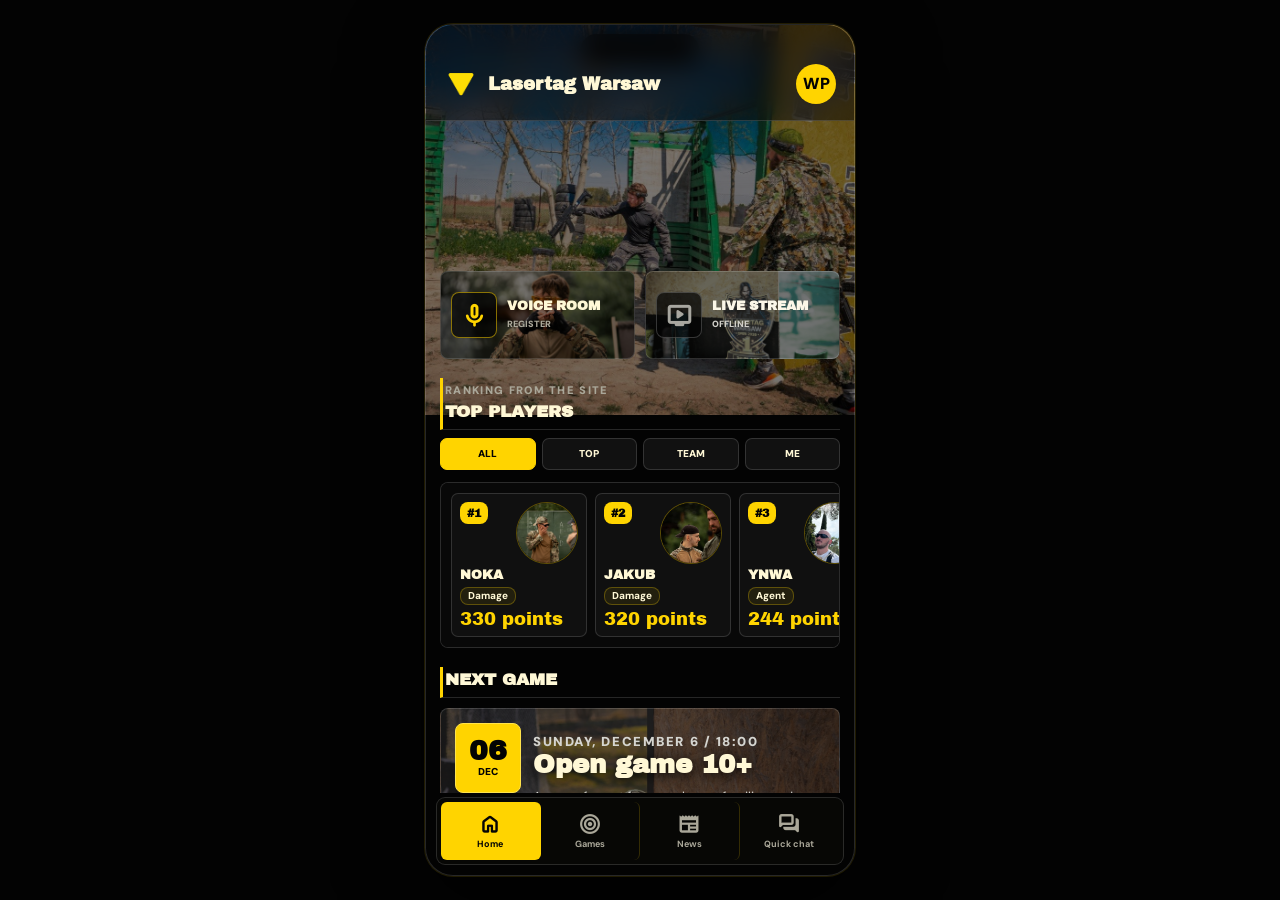
==== ios-app.html @ e3089f33 "Track unread news per player" ====
<!doctype html>
<html lang="en">
  <head>
    <meta charset="UTF-8" />
    <meta name="viewport" content="width=device-width, initial-scale=1, maximum-scale=1, user-scalable=no, viewport-fit=cover" />
    <meta
      name="description"
      content="Lasertag Warszawa — iOS app for games, player ranking, news, chat, teams and points."
    />
    <meta name="theme-color" content="#050505" />
    <meta name="apple-mobile-web-app-capable" content="yes" />
    <meta name="apple-mobile-web-app-status-bar-style" content="black-translucent" />
    <meta name="apple-mobile-web-app-title" content="Lasertag Warszawa" />
    <title>Lasertag Warszawa</title>
    <link rel="manifest" href="manifest.webmanifest" />
    <link rel="icon" type="image/png" sizes="32x32" href="assets/app-icon-32.png" />
    <link rel="apple-touch-icon" sizes="180x180" href="assets/app-icon-180.png" />
    <link rel="preconnect" href="https://fonts.googleapis.com" />
    <link rel="preconnect" href="https://fonts.gstatic.com" crossorigin />
    <link
      href="https://fonts.googleapis.com/css2?family=Archivo+Black&family=DM+Sans:wght@400;500;600;700;800;900&display=swap"
      rel="stylesheet"
    />
    <link rel="stylesheet" href="ios-app.css?v=103" />
  </head>
  <body>
    <main class="ios-shell" aria-label="Lasertag Warszawa">
      <section class="app-screen">
        <header class="app-topbar">
          <div class="brand-mark" aria-label="Lasertag Warsaw">
            <img src="assets/lasertag-warsaw-mark.png" alt="" />
            <strong>Lasertag Warsaw</strong>
          </div>
          <button class="icon-button" type="button" data-open-view="profile" aria-label="Open profile" data-i18n-attr="aria-label:openProfile">
            <span data-avatar-mini>BX</span>
          </button>
        </header>

        <div class="app-scroll">
          <div class="environment-warning" data-env-warning hidden>
            <strong data-i18n="fileModeTitle">Open through local server</strong>
            <span data-i18n="fileModeText">File mode can block site sync.</span>
            <a href="http://localhost:4178/ios-app.html?v=103" data-localhost-link data-i18n="openLocalhost">Open app link</a>
          </div>
          <div class="voice-invite-alert" data-voice-invite-alert hidden></div>

          <section class="app-view active" data-view="home" aria-label="Home" data-i18n-attr="aria-label:home">
            <div class="home-stats-panel" data-home-stats hidden>
              <div class="quick-stats" aria-label="Player stats" data-i18n-attr="aria-label:playerStats">
                <div>
                  <span class="material-symbols-rounded stat-icon" aria-hidden="true">target</span>
                  <strong data-points-total>0</strong>
                  <span class="stat-label" data-i18n="points">points</span>
                </div>
                <div>
                  <span class="material-symbols-rounded stat-icon" aria-hidden="true">flag</span>
                  <strong data-signed-count>0</strong>
                  <span class="stat-label" data-i18n="bookings">bookings</span>
                </div>
                <div>
                  <span class="material-symbols-rounded stat-icon" aria-hidden="true">newspaper</span>
                  <strong data-unread-news-count>0</strong>
                  <span class="stat-label" data-i18n="newsShort">news</span>
                </div>
              </div>
            </div>

            <div class="quick-action-grid">
              <button class="action-card" type="button" data-open-voice-room>
                <span class="material-symbols-rounded home-room-icon" aria-hidden="true">mic</span>
                <b data-i18n="voiceRoom">Voice room</b>
                <em data-home-voice-status>Offline</em>
              </button>
              <button class="action-card locked-action" type="button" data-live-stream data-locked="true">
                <span class="material-symbols-rounded" aria-hidden="true">live_tv</span>
                <b data-i18n="liveStream">LIVE STREAM</b>
                <em data-i18n="offline">Offline</em>
              </button>
            </div>

            <div class="home-team-card" data-home-team></div>

            <div class="section-title compact-title">
              <div>
                <span data-i18n="rankingFromSite">Ranking from the site</span>
                <h2 data-i18n="topPlayers">Top players</h2>
              </div>
            </div>
            <div class="ranking-filters" data-ranking-filters>
              <button class="active" type="button" data-ranking-filter="all" data-i18n="rankingFilterAll">All</button>
              <button type="button" data-ranking-filter="top" data-i18n="rankingFilterTop">Top</button>
              <button type="button" data-ranking-filter="team" data-i18n="rankingFilterTeam">Team</button>
              <button type="button" data-ranking-filter="me" data-i18n="rankingFilterMe">Me</button>
            </div>
            <div class="ranking-strip" data-ranking-list></div>

            <div class="section-title compact-title">
              <div>
                <h2 data-i18n="nextGame">Next game</h2>
              </div>
            </div>
            <div class="featured-game" data-featured-game></div>
          </section>

          <section class="app-view" data-view="games" aria-label="Games" data-i18n-attr="aria-label:games">
            <div class="page-heading">
              <p class="overline">Open games</p>
              <h1 data-i18n="gamesTitle">Book a game</h1>
              <p data-i18n="gamesLead">Choose a date, check free spots and add yourself to the roster in one tap.</p>
            </div>

            <div class="game-list" data-game-list></div>
          </section>

          <section class="app-view" data-view="news" aria-label="News" data-i18n-attr="aria-label:news">
            <div class="page-heading">
              <p class="overline">Club news</p>
              <h1 data-i18n="newsTitle">Lasertag Warsaw news</h1>
              <p data-i18n="newsLead">News from the website appears here automatically. You can also add a short club update.</p>
            </div>

            <div class="news-proposal-panel">
              <div class="section-title compact-title first-section">
                <div>
                  <span data-i18n="playerNews">Player news</span>
                  <h2 data-i18n="newsProposalTitle">Share club news</h2>
                </div>
                <button class="text-button" type="button" data-toggle-news-proposal data-i18n="suggestNews">Suggest news</button>
              </div>
              <form class="news-form news-proposal-form" data-news-form hidden>
                <label>
                  <span data-i18n="newsHeadline">Headline</span>
                  <input name="title" type="text" maxlength="80" placeholder="Wednesday Counter-Strike game" data-i18n-attr="placeholder:newsTitlePlaceholder" required />
                </label>
                <label>
                  <span data-i18n="newsBody">News text</span>
                  <textarea name="body" rows="6" maxlength="3000" placeholder="Time, format, who it is for, and where to ask questions." data-i18n-attr="placeholder:newsBodyPlaceholder" required></textarea>
                </label>
                <label class="news-media-picker">
                  <span data-i18n="newsMedia">Photo or short video</span>
                  <input
                    name="media"
                    type="file"
                    accept=".jpg,.jpeg,.png,.webp,.mp4,.mov,.webm,image/jpeg,image/png,image/webp,video/mp4,video/quicktime,video/webm"
                    data-news-media-input
                  />
                </label>
                <p class="news-media-hint" data-i18n="newsMediaHint">JPG, PNG, WebP or MP4, MOV, WebM up to 15 seconds.</p>
                <div class="news-media-preview" data-news-media-preview hidden></div>
                <button class="primary-button" type="submit" data-i18n="suggestNews">Suggest news</button>
              </form>
            </div>

            <div class="section-title compact-title first-section">
              <div>
                <span data-i18n="clubFeed">Club feed</span>
                <h2 data-i18n="freshNews">Fresh news</h2>
              </div>
            </div>
            <div class="news-feed" data-news-feed></div>
          </section>

          <section class="app-view article-view" data-view="article" aria-label="Article" data-i18n-attr="aria-label:article">
            <button class="text-button back-button" type="button" data-back-from-article data-i18n="back">Back</button>
            <article class="article-reader" data-article-reader></article>
          </section>

          <section class="app-view chat-view" data-view="chat" aria-label="Player chat" data-i18n-attr="aria-label:playerChat">
            <div class="page-heading">
              <p class="overline" data-i18n="playerChat">Player chat</p>
              <h1 data-i18n="quickChat">Quick chat</h1>
              <p data-i18n="chatLead">Messages and photos from registered BAZA players.</p>
            </div>
            <div class="chat-panel chat-page-panel">
              <div class="chat-feed" data-chat-feed></div>
              <div class="chat-photo-preview" data-chat-photo-preview hidden>
                <img data-chat-photo-preview-image alt="Selected chat photo" />
                <button type="button" data-remove-chat-photo aria-label="Remove photo" data-i18n-attr="aria-label:removePhoto">
                  <span class="material-symbols-rounded" aria-hidden="true">close</span>
                </button>
              </div>
              <form class="chat-compose" data-chat-form>
                <label class="chat-photo-button" aria-label="Add photo" data-i18n-attr="aria-label:addPhoto">
                  <input data-chat-photo-input type="file" accept="image/*" />
                  <span class="material-symbols-rounded" aria-hidden="true">add_photo_alternate</span>
                </label>
                <input name="message" type="text" maxlength="120" placeholder="Write to players" data-i18n-attr="placeholder:chatPlaceholder" />
                <button type="submit" aria-label="Send message" data-i18n-attr="aria-label:sendMessage">
                  <span class="material-symbols-rounded" aria-hidden="true">send</span>
                </button>
              </form>
            </div>
          </section>

          <section class="app-view voice-view" data-view="voice" aria-label="Voice room" data-i18n-attr="aria-label:voiceRoom">
            <button class="text-button back-button" type="button" data-voice-back data-i18n="back">Back</button>
            <div class="page-heading voice-heading">
              <p class="overline" data-i18n="liveAudio">Live audio</p>
              <h1 data-i18n="voiceRoom">Voice room</h1>
              <p data-i18n="voiceLead">Create a room, invite up to 5 players and talk with low-latency audio.</p>
            </div>
            <div class="voice-room-panel" data-voice-room></div>
            <div class="voice-audio-stage" data-voice-audio></div>
          </section>

          <section class="app-view" data-view="profile" aria-label="Profile" data-i18n-attr="aria-label:profile">
            <div class="profile-hero">
              <label class="avatar-picker" aria-label="Change avatar" data-i18n-attr="aria-label:changeAvatar">
                <input data-avatar-input type="file" accept="image/*" />
                <span class="avatar-image" data-avatar-large>BX</span>
                <b data-i18n="change">Change</b>
              </label>
              <div>
                <p class="overline" data-i18n="profilePanel">Player panel</p>
                <h1 data-profile-name>Warsaw player</h1>
                <span data-profile-level>Rookie</span>
                <div class="profile-actions">
                  <button class="profile-login-button" type="button" data-profile-login-action data-i18n="loginProfile">Login</button>
                  <button class="profile-register-button" type="button" data-profile-register-action data-i18n="registerProfile">Register</button>
                </div>
              </div>
            </div>

            <form class="profile-form" data-profile-form>
              <label>
                <span data-i18n="nickname">Player nickname</span>
                <input name="nickname" type="text" maxlength="24" placeholder="NOKA / SVED / ..." required />
              </label>
              <label>
                <span data-i18n="contact">Phone or Telegram</span>
                <input name="contact" type="text" maxlength="48" placeholder="+48 ... / @username" required />
              </label>
              <label>
                <span data-i18n="password">Password</span>
                <input name="password" type="password" minlength="2" maxlength="32" autocomplete="new-password" placeholder="A1" required />
                <em data-i18n="passwordHint">Min. 2 letters/numbers and one uppercase letter.</em>
              </label>
              <button class="primary-button" type="submit" data-i18n="saveProfile">Save profile</button>
            </form>
            <form class="login-form" data-login-form hidden>
              <label>
                <span data-i18n="nickname">Player nickname</span>
                <input name="loginNickname" type="text" maxlength="24" autocomplete="username" required />
              </label>
              <label>
                <span data-i18n="password">Password</span>
                <input name="loginPassword" type="password" maxlength="32" autocomplete="current-password" required />
              </label>
              <button class="primary-button" type="submit" data-i18n="loginProfile">Login</button>
            </form>
            <div class="welcome-message" data-welcome-message hidden data-i18n="welcomeGame">Добро пожаловать в игру!</div>

            <div class="panel-grid">
              <article class="panel-tile">
                <span data-i18n="points">points</span>
                <strong data-points-total>0</strong>
              </article>
              <article class="panel-tile">
                <span data-i18n="games">games</span>
                <strong data-signed-count>0</strong>
              </article>
              <article class="panel-tile">
                <span data-i18n="newsShort">news</span>
                <strong data-news-count>0</strong>
              </article>
              <article class="panel-tile">
                <span data-i18n="rank">rank</span>
                <strong data-rank-label>Rookie</strong>
              </article>
            </div>

            <div class="profile-sync-card" data-profile-sync></div>

            <div data-points-transfer></div>

            <div class="team-panel" data-team-panel>
              <details class="profile-disclosure" data-profile-disclosure="team">
                <summary>
                  <span class="material-symbols-rounded" aria-hidden="true">groups</span>
                  <span><small data-i18n="captainTools">Captain tools</small><strong data-i18n="createTeam">Create a team</strong></span>
                  <span class="material-symbols-rounded disclosure-chevron" aria-hidden="true">expand_more</span>
                </summary>
                <div class="profile-disclosure-body">
                  <form class="team-form" data-team-form>
                    <label>
                      <span data-i18n="teamName">Team name</span>
                      <input name="teamName" type="text" maxlength="32" placeholder="Warsaw Alpha" required />
                    </label>
                    <div>
                      <span class="form-label" data-i18n="choosePlayers">Choose registered players</span>
                      <div class="player-picker" data-player-picker></div>
                    </div>
                    <button class="primary-button" type="submit" data-i18n="sendInvites">Send team invitations</button>
                  </form>
                  <div class="team-status" data-team-status></div>
                </div>
              </details>
            </div>

            <div data-notification-list hidden></div>

            <details class="profile-disclosure" data-profile-disclosure="achievements">
              <summary>
                <span class="material-symbols-rounded" aria-hidden="true">military_tech</span>
                <span><small data-i18n="personalProgress">Progress</small><strong data-i18n="achievements">Achievements</strong></span>
                <span class="material-symbols-rounded disclosure-chevron" aria-hidden="true">expand_more</span>
              </summary>
              <div class="profile-disclosure-body">
                <div class="achievement-grid" data-achievements></div>
              </div>
            </details>

            <details class="profile-disclosure" data-profile-disclosure="security">
              <summary>
                <span class="material-symbols-rounded" aria-hidden="true">shield_lock</span>
                <span><small data-i18n="accountAccess">Account</small><strong data-i18n="securitySettings">Security</strong></span>
                <span class="material-symbols-rounded disclosure-chevron" aria-hidden="true">expand_more</span>
              </summary>
              <div class="profile-disclosure-body">
                <form class="password-change-form" data-password-change-form hidden>
                  <label>
                    <span data-i18n="currentPassword">Current password</span>
                    <input name="currentPassword" type="password" maxlength="32" autocomplete="current-password" required />
                  </label>
                  <label>
                    <span data-i18n="newPassword">New password</span>
                    <input name="newPassword" type="password" minlength="2" maxlength="32" autocomplete="new-password" placeholder="A1" required />
                    <em data-i18n="passwordHint">Min. 2 letters/numbers and one uppercase letter.</em>
                  </label>
                  <button class="primary-button" type="submit" data-i18n="changePassword">Change password</button>
                </form>
              </div>
            </details>

            <details class="profile-disclosure" data-profile-disclosure="settings">
              <summary>
                <span class="material-symbols-rounded" aria-hidden="true">settings</span>
                <span><small data-i18n="language">Language</small><strong data-i18n="appSettings">Settings</strong></span>
                <span class="material-symbols-rounded disclosure-chevron" aria-hidden="true">expand_more</span>
              </summary>
              <div class="profile-disclosure-body">
                <div class="profile-language-panel">
                  <label>
                    <span data-i18n="language">Language</span>
                    <select name="language" data-language-select>
                      <option value="en">English</option>
                      <option value="pl">Polski</option>
                      <option value="be">Беларуская</option>
                      <option value="uk">Українська</option>
                      <option value="ru">Русский</option>
                    </select>
                  </label>
                </div>
              </div>
            </details>

            <button class="hard-reset-button" type="button" data-hard-reset data-i18n="hardReset">Hard reset</button>

            <div class="admin-panel" data-admin-panel hidden></div>
          </section>
        </div>

        <nav class="tab-bar" aria-label="App navigation" data-i18n-attr="aria-label:appNavigation">
          <button class="active" type="button" data-tab="home" aria-label="Home" data-i18n-attr="aria-label:home">
            <span class="material-symbols-rounded">home</span>
            <b data-i18n="home">Home</b>
          </button>
          <button type="button" data-tab="games" aria-label="Games" data-i18n-attr="aria-label:games">
            <span class="material-symbols-rounded">target</span>
            <b data-i18n="games">Games</b>
          </button>
          <button type="button" data-tab="news" aria-label="News" data-i18n-attr="aria-label:news">
            <span class="material-symbols-rounded">newspaper</span>
            <b data-i18n="news">News</b>
          </button>
          <button type="button" data-tab="chat" aria-label="Player chat" data-i18n-attr="aria-label:playerChat">
            <span class="material-symbols-rounded">forum</span>
            <b data-i18n="quickChat">Chat</b>
          </button>
        </nav>
      </section>
    </main>

    <div class="app-toast" data-toast role="status" aria-live="polite"></div>
    <script src="vendor/livekit-client.umd.js?v=103"></script>
    <script src="ios-app.js?v=103"></script>
  </body>
</html>
---- ios-app.css ----
:root {
  --ink: #050505;
  --paper: #fff8d6;
  --acid: #ffd400;
  --amber: #ff9f1a;
  --mint: #9eff6e;
  --cyan: #7ee9ff;
  --panel: rgba(17, 17, 14, 0.88);
  --panel-solid: #141410;
  --panel-soft: #1e1d17;
  --line: rgba(255, 255, 255, 0.14);
  --muted: #a8aa9f;
  --display: "Archivo Black", sans-serif;
  --body: "DM Sans", sans-serif;
}

* {
  box-sizing: border-box;
  -webkit-user-drag: none;
}

button,
a,
label,
.action-card,
.avatar-picker,
.tab-bar button {
  -webkit-tap-highlight-color: transparent;
  -webkit-touch-callout: none;
  -webkit-user-select: none;
  user-select: none;
  touch-action: manipulation;
}

img,
svg,
.brand-mark,
.tab-bar span,
.home-room-icon {
  -webkit-user-drag: none;
  user-drag: none;
  user-select: none;
}

html {
  min-height: 100%;
  background: var(--ink);
}

body {
  min-height: 100%;
  margin: 0;
  color: var(--paper);
  background:
    linear-gradient(120deg, rgba(255, 212, 0, 0.1), transparent 32%),
    linear-gradient(220deg, rgba(126, 233, 255, 0.08), transparent 38%),
    var(--ink);
  font-family: var(--body);
  -webkit-font-smoothing: antialiased;
  -webkit-touch-callout: none;
  -webkit-user-select: none;
  user-select: none;
  overscroll-behavior: none;
}

button,
input,
select,
textarea {
  font: inherit;
}

input,
select,
textarea {
  -webkit-user-select: text;
  user-select: text;
  font-size: 16px;
}

button {
  cursor: pointer;
}

a {
  color: inherit;
  text-decoration: none;
}

.ios-shell {
  min-height: 100vh;
  min-height: 100svh;
  display: grid;
  place-items: center;
  padding: 24px;
}

.app-screen {
  position: relative;
  width: min(100%, 430px);
  height: min(920px, calc(100vh - 48px));
  min-height: 720px;
  overflow: hidden;
  border: 1px solid rgba(255, 255, 255, 0.18);
  border-radius: 42px;
  background:
    linear-gradient(180deg, rgba(5, 5, 5, 0.16), rgba(5, 5, 5, 0.94) 34%),
    url("assets/baza-hero.jpg") center top / 120% auto no-repeat,
    var(--ink);
  box-shadow: 0 34px 90px rgba(0, 0, 0, 0.58);
}

.app-screen::before {
  content: "";
  position: absolute;
  z-index: 4;
  top: 9px;
  left: 50%;
  width: 118px;
  height: 30px;
  border-radius: 999px;
  background: #050505;
  transform: translateX(-50%);
}

.app-topbar {
  position: absolute;
  z-index: 5;
  top: 0;
  left: 0;
  right: 0;
  height: 82px;
  padding: 34px 18px 10px;
  display: flex;
  align-items: center;
  justify-content: flex-end;
}

.brand-mark {
  display: inline-flex;
  align-items: center;
  gap: 9px;
  font-family: var(--display);
  font-size: 20px;
  letter-spacing: 0;
}

.brand-mark svg {
  width: 32px;
  height: 32px;
}

.brand-mark path:first-child {
  fill: var(--acid);
}

.brand-mark path:last-child {
  fill: var(--ink);
}

.icon-button {
  width: 42px;
  height: 42px;
  display: grid;
  place-items: center;
  overflow: hidden;
  border: 1px solid var(--line);
  border-radius: 50%;
  color: var(--ink);
  background: var(--acid);
  font-weight: 900;
}

.icon-button img,
.avatar-image img {
  width: 100%;
  height: 100%;
  object-fit: cover;
}

.app-scroll {
  position: absolute;
  inset: 82px 0 78px;
  overflow-y: auto;
  overscroll-behavior: contain;
  scrollbar-width: none;
}

.app-scroll::-webkit-scrollbar {
  display: none;
}

.app-view {
  display: none;
  padding: 8px 16px 24px;
}

.app-view.active {
  display: block;
}

.environment-warning {
  margin: 8px 16px 12px;
  padding: 12px;
  display: grid;
  gap: 6px;
  border: 1px solid rgba(255, 159, 26, 0.42);
  border-radius: 14px;
  background: rgba(255, 159, 26, 0.12);
}

.environment-warning[hidden] {
  display: none;
}

.environment-warning strong,
.environment-warning a {
  color: var(--acid);
  font-weight: 900;
}

.environment-warning span {
  color: #e7dcc6;
  font-size: 12px;
}

.environment-warning a {
  width: fit-content;
  font-size: 11px;
  text-transform: uppercase;
}

.hero-card {
  min-height: 335px;
  padding: 24px 18px 18px;
  display: flex;
  flex-direction: column;
  justify-content: space-between;
  overflow: hidden;
  border: 1px solid var(--line);
  border-radius: 26px;
  background:
    linear-gradient(180deg, rgba(5, 5, 5, 0.2), rgba(5, 5, 5, 0.9)),
    url("assets/laser-arena-hero.png") center / cover no-repeat;
}

.overline,
.section-title span,
.panel-tile span,
.game-meta,
.news-card time,
.activity-list span,
.game-history-list span {
  color: var(--muted);
  font-size: 11px;
  font-weight: 900;
  letter-spacing: 0.1em;
  text-transform: uppercase;
}

.hero-card h1,
.page-heading h1,
.profile-hero h1 {
  margin: 0;
  font-family: var(--display);
  letter-spacing: 0;
}

.hero-card h1 {
  max-width: 320px;
  font-family: var(--body);
  font-size: 31px;
  font-weight: 900;
  line-height: 1.04;
}

.hero-card p,
.page-heading p {
  margin: 14px 0 0;
  color: #d7d4c2;
  font-size: 14px;
  line-height: 1.55;
}

.home-stats-panel {
  padding: 4px 0 2px;
}

.home-stats-panel[hidden] {
  display: none;
}

.first-section {
  margin-top: 14px;
}

.quick-action-grid {
  display: grid;
  grid-template-columns: repeat(2, minmax(0, 1fr));
  gap: 10px;
}

.action-card {
  min-height: 86px;
  padding: 12px;
  display: grid;
  grid-template-columns: 34px 1fr;
  grid-template-rows: auto auto;
  align-items: center;
  gap: 5px 10px;
  border: 1px solid rgba(255, 255, 255, 0.14);
  border-radius: 18px;
  color: var(--paper);
  background: rgba(255, 255, 255, 0.08);
  text-align: left;
}

.action-card.main-action {
  border-color: rgba(255, 212, 0, 0.5);
  background: linear-gradient(135deg, rgba(255, 212, 0, 0.22), rgba(126, 233, 255, 0.08));
}

.action-card > span {
  grid-row: 1 / span 2;
  width: 34px;
  height: 34px;
  display: grid;
  place-items: center;
  border-radius: 50%;
  color: var(--ink);
  background: var(--acid);
  font-size: 18px;
  font-weight: 950;
}

.action-card b {
  align-self: end;
  font-size: 13px;
  line-height: 1.05;
}

.action-card em {
  align-self: start;
  color: var(--muted);
  font-size: 10px;
  font-style: normal;
  font-weight: 900;
  text-transform: uppercase;
}

.home-room-button {
  width: 100%;
  min-height: 50px;
  margin: 0 0 10px;
  padding: 8px 12px;
  display: grid;
  grid-template-columns: 34px 1fr auto;
  align-items: center;
  gap: 10px;
  border: 1px solid rgba(255, 212, 0, 0.34);
  border-radius: 18px;
  color: var(--paper);
  background:
    linear-gradient(90deg, rgba(255, 212, 0, 0.18), rgba(126, 233, 255, 0.08)),
    rgba(255, 255, 255, 0.07);
}

.home-room-icon {
  width: 34px;
  height: 34px;
  display: grid;
  place-items: center;
  border-radius: 50%;
  color: var(--ink);
  background: var(--acid);
}

.home-room-icon svg {
  width: 19px;
  height: 19px;
  fill: none;
  stroke: currentColor;
  stroke-linecap: round;
  stroke-linejoin: round;
  stroke-width: 2;
}

.home-room-button b {
  justify-self: start;
  font-size: 13px;
  font-weight: 950;
}

.home-room-button em {
  color: var(--muted);
  font-size: 10px;
  font-style: normal;
  font-weight: 900;
  text-transform: uppercase;
}

.voice-invite-alert {
  margin: 0 0 12px;
  padding: 12px;
  display: grid;
  grid-template-columns: 1fr auto;
  align-items: center;
  gap: 10px;
  border: 1px solid rgba(255, 212, 0, 0.4);
  border-radius: 16px;
  background:
    linear-gradient(90deg, rgba(255, 212, 0, 0.2), rgba(126, 233, 255, 0.08)),
    rgba(255, 255, 255, 0.08);
}

.voice-invite-alert[hidden] {
  display: none;
}

.voice-invite-alert b {
  display: block;
  color: var(--paper);
  font-size: 13px;
}

.voice-invite-alert span {
  display: block;
  margin-top: 3px;
  color: var(--muted);
  font-size: 11px;
  font-weight: 900;
}

.voice-invite-alert .primary-button {
  width: auto;
  min-height: 38px;
  padding: 0 12px;
}

.home-team-card {
  margin-top: 10px;
  padding: 13px;
  display: grid;
  grid-template-columns: 1fr auto;
  gap: 8px 12px;
  align-items: center;
  border: 1px solid rgba(126, 233, 255, 0.3);
  border-radius: 18px;
  background: rgba(126, 233, 255, 0.09);
}

.home-team-card[hidden] {
  display: none;
}

.home-team-card span,
.sync-panel span,
.profile-sync-card span {
  color: var(--muted);
  font-size: 10px;
  font-weight: 900;
  text-transform: uppercase;
}

.home-team-card strong,
.sync-panel strong,
.profile-sync-card strong {
  display: block;
  color: var(--paper);
  font-family: var(--display);
  font-size: 16px;
  line-height: 1;
}

.home-team-card p {
  grid-column: 1 / -1;
  margin: 0;
  color: #d7d4c2;
  font-size: 12px;
}

.quick-stats {
  display: grid;
  grid-template-columns: repeat(3, 1fr);
  gap: 8px;
}

.quick-stats div,
.panel-tile {
  padding: 14px;
  border: 1px solid rgba(255, 255, 255, 0.12);
  border-radius: 18px;
  background: rgba(255, 255, 255, 0.08);
}

.quick-stats div {
  display: grid;
  justify-items: center;
  gap: 5px;
  text-align: center;
}

.quick-stats .stat-icon {
  color: var(--acid);
  font-size: 22px;
  line-height: 1;
}

.quick-stats strong,
.panel-tile strong {
  display: block;
  color: var(--acid);
  font-family: var(--display);
  font-size: 28px;
  line-height: 1;
}

.quick-stats span {
  color: #d9d5bf;
  font-size: 11px;
  font-weight: 800;
  text-transform: uppercase;
}

.section-title {
  margin: 24px 0 12px;
  display: flex;
  align-items: end;
  justify-content: space-between;
  gap: 14px;
}

.section-title h2 {
  margin: 4px 0 0;
  font-size: 19px;
  line-height: 1.05;
}

.text-button {
  min-height: 34px;
  padding: 0 12px;
  border: 1px solid rgba(255, 212, 0, 0.44);
  border-radius: 999px;
  color: var(--acid);
  background: rgba(255, 212, 0, 0.08);
  font-size: 11px;
  font-weight: 900;
  text-transform: uppercase;
}

.text-button[hidden] {
  display: none;
}

.ranking-filters {
  margin: -2px 0 12px;
  display: grid;
  grid-template-columns: repeat(4, 1fr);
  gap: 6px;
}

.ranking-filters button {
  min-height: 32px;
  border: 1px solid var(--line);
  border-radius: 999px;
  color: var(--paper);
  background: rgba(255, 255, 255, 0.06);
  font-size: 10px;
  font-weight: 900;
  text-transform: uppercase;
}

.ranking-filters button.active {
  color: var(--ink);
  border-color: var(--acid);
  background: var(--acid);
}

.featured-game,
.game-card,
.news-form,
.news-card,
.profile-form,
.login-form,
.admin-panel,
.points-transfer-card,
.voice-room-card,
.voice-room-form,
.activity-list,
.game-history-list,
.profile-sync-card,
.sync-panel,
.reward-strip {
  border: 1px solid var(--line);
  border-radius: 22px;
  background: var(--panel);
  backdrop-filter: blur(18px);
}

.featured-game {
  padding: 16px;
}

.game-card {
  padding: 16px;
}

.sync-panel,
.profile-sync-card {
  margin: 12px 0;
  padding: 13px;
  display: flex;
  align-items: center;
  justify-content: space-between;
  gap: 12px;
}

.profile-sync-card p {
  margin: 4px 0 0;
  color: var(--amber);
  font-size: 12px;
}

.points-transfer-card {
  margin: 12px 0;
  padding: 14px;
}

.points-transfer-card[hidden] {
  display: none;
}

.points-transfer-head {
  display: flex;
  align-items: start;
  justify-content: space-between;
  gap: 12px;
}

.points-transfer-head span {
  color: var(--muted);
  font-size: 10px;
  font-weight: 900;
  text-transform: uppercase;
}

.points-transfer-head strong {
  display: block;
  color: var(--paper);
  font-size: 16px;
  line-height: 1.1;
}

.points-transfer-head b {
  color: var(--acid);
  font-family: var(--display);
  font-size: 28px;
  line-height: 1;
}

.points-transfer-card p {
  margin: 8px 0 12px;
  color: #d7d4c2;
  font-size: 12px;
  line-height: 1.35;
}

.voice-room-panel {
  margin: 14px 0;
}

.voice-heading {
  padding-bottom: 4px;
}

.voice-status-card {
  margin-bottom: 10px;
  padding: 10px;
  display: flex;
  align-items: center;
  justify-content: space-between;
  gap: 10px;
  border: 1px solid rgba(126, 233, 255, 0.25);
  border-radius: 16px;
  background: rgba(126, 233, 255, 0.08);
}

.voice-status-card b {
  color: var(--paper);
  font-size: 12px;
}

.voice-status-card span {
  color: var(--muted);
  font-size: 10px;
  font-weight: 900;
  text-transform: uppercase;
}

.voice-room-head {
  display: flex;
  align-items: center;
  justify-content: space-between;
  gap: 10px;
  margin-bottom: 12px;
}

.voice-room-head b {
  color: var(--paper);
  font-size: 14px;
}

.voice-room-head span {
  color: var(--muted);
  font-size: 11px;
  font-weight: 900;
  text-transform: uppercase;
}

.voice-room-head .primary-button {
  width: auto;
  min-width: 102px;
  padding: 0 12px;
}

.voice-participants {
  display: grid;
  gap: 8px;
  margin: 10px 0;
}

.voice-participants article {
  min-height: 44px;
  padding: 10px;
  display: grid;
  grid-template-columns: 34px minmax(0, 1fr) auto;
  align-items: center;
  gap: 8px;
  border: 1px solid rgba(255, 255, 255, 0.11);
  border-radius: 14px;
  background: rgba(255, 255, 255, 0.06);
}

.voice-participants article span {
  width: 34px;
  height: 34px;
  display: grid;
  place-items: center;
  border-radius: 50%;
  color: #111;
  background: var(--acid);
  font-size: 12px;
  font-weight: 950;
}

.voice-participants article b {
  min-width: 0;
  overflow: hidden;
  color: var(--paper);
  font-size: 13px;
  text-overflow: ellipsis;
  white-space: nowrap;
}

.voice-participants article em {
  color: var(--muted);
  font-size: 11px;
  font-style: normal;
  font-weight: 900;
}

.voice-participants article em.online {
  color: var(--mint);
}

.voice-participants article em.talking {
  color: var(--acid);
}

.voice-participants article .text-button {
  grid-column: 2 / -1;
  width: fit-content;
}

.voice-invite-form {
  display: grid;
  gap: 8px;
  margin-top: 10px;
}

.voice-invite-form > span {
  color: var(--muted);
  font-size: 11px;
  font-weight: 900;
  text-transform: uppercase;
}

.voice-error {
  margin: 0 0 10px;
  color: #ff9b8f;
}

.voice-invite-requests {
  display: grid;
  gap: 10px;
  margin-bottom: 12px;
}

.voice-invite-requests article {
  padding: 12px;
  display: grid;
  grid-template-columns: 1fr auto auto;
  align-items: center;
  gap: 8px;
  border: 1px solid rgba(255, 212, 0, 0.28);
  border-radius: 16px;
  background: rgba(255, 212, 0, 0.1);
}

.voice-invite-requests b {
  display: block;
  color: var(--paper);
  font-size: 13px;
}

.voice-invite-requests span {
  color: var(--muted);
  font-size: 11px;
  font-weight: 900;
}

.voice-invite-requests .primary-button,
.voice-invite-requests .text-button {
  width: auto;
  min-height: 36px;
}

.voice-audio-stage {
  display: none;
}

.admin-panel {
  margin: 12px 0 16px;
}

.admin-lead {
  margin: -4px 0 14px;
  color: #d7d2ba;
  font-size: 12px;
  line-height: 1.45;
}

.admin-block + .admin-block {
  margin-top: 16px;
}

.admin-proposals-panel {
  margin-bottom: 16px;
  padding: 14px;
  border: 1px solid rgba(255, 212, 0, 0.55);
  background: rgba(255, 212, 0, 0.07);
}

.admin-proposals-heading {
  display: flex;
  align-items: center;
  justify-content: space-between;
  gap: 12px;
  margin-bottom: 10px;
}

.admin-proposals-heading h3 {
  margin: 0;
}

.admin-proposals-heading > b {
  display: grid;
  width: 30px;
  height: 30px;
  place-items: center;
  color: var(--ink);
  background: var(--acid);
  border-radius: 50%;
  font-size: 13px;
}

.admin-block h3 {
  margin: 0 0 10px;
  color: var(--paper);
  font-size: 13px;
  font-weight: 950;
  text-transform: uppercase;
}

.admin-player-window,
.admin-news-list {
  display: grid;
  gap: 10px;
}

.admin-news-list,
.admin-log-list,
.admin-game-list,
.admin-signup-list {
  max-height: 380px;
  overflow: auto;
  padding-right: 2px;
}

.admin-player-card,
.admin-add-player-card,
.admin-game-card,
.admin-news-card {
  padding: 12px;
  border: 1px solid rgba(255, 255, 255, 0.11);
  border-radius: 16px;
  background: rgba(255, 255, 255, 0.06);
}

.admin-player-card > div,
.admin-add-player-card > div,
.admin-game-list article,
.admin-signup-card,
.admin-signup-card p,
.admin-log-list article,
.admin-sync-status,
.admin-queue-list p,
.admin-news-card > div,
.admin-news-actions {
  display: flex;
  align-items: center;
  justify-content: space-between;
  gap: 8px;
}

.admin-player-card b,
.admin-add-player-card b,
.admin-game-list b,
.admin-signup-card b,
.admin-log-list b,
.admin-sync-status b,
.admin-news-card b {
  color: var(--paper);
  font-size: 13px;
}

.admin-player-card span,
.admin-add-player-card span,
.admin-game-list span,
.admin-signup-card span,
.admin-log-list span,
.admin-log-list time,
.admin-sync-status span,
.admin-news-card span {
  color: var(--muted);
  font-size: 11px;
  font-weight: 900;
}

.admin-news-actions {
  flex-wrap: wrap;
}

.admin-news-readable {
  display: block !important;
  margin: 10px 0 14px;
  padding: 12px;
  border-left: 3px solid var(--acid);
  background: rgba(0, 0, 0, 0.34);
}

.admin-news-readable h4 {
  margin: 0 0 8px;
  color: var(--paper);
  font-size: 16px;
  line-height: 1.25;
  overflow-wrap: anywhere;
}

.admin-news-readable p {
  margin: 0;
  color: #e4e1d2;
  font-size: 13px;
  line-height: 1.55;
  overflow-wrap: anywhere;
}

.admin-news-card textarea {
  min-height: 176px;
  resize: vertical;
}

.admin-news-actions .primary-button {
  flex: 1 1 100%;
}

.admin-toolbar {
  display: flex;
  flex-wrap: wrap;
  gap: 8px;
  margin-bottom: 10px;
}

.admin-sync-status,
.admin-queue-list p,
.admin-game-list article,
.admin-log-list article {
  padding: 10px;
  border: 1px solid rgba(255, 255, 255, 0.11);
  border-radius: 14px;
  background: rgba(255, 255, 255, 0.06);
}

.admin-sync-status {
  margin-bottom: 14px;
}

.admin-sync-status p {
  grid-column: 1 / -1;
  margin: 4px 0 0;
  color: var(--amber);
  font-size: 12px;
}

.admin-queue-list {
  display: grid;
  gap: 8px;
}

.admin-game-list {
  display: grid;
  gap: 8px;
  margin-top: 10px;
}

.admin-signup-list {
  display: grid;
  gap: 10px;
}

.admin-signup-card {
  display: grid;
  gap: 8px;
}

.admin-signup-card p {
  margin: 0;
}

.admin-signup-card em {
  color: var(--muted);
  font-size: 12px;
  font-style: normal;
}

.admin-log-list {
  display: grid;
  gap: 8px;
}

.admin-check {
  min-height: 36px;
  display: flex !important;
  grid-template-columns: none !important;
  align-items: center;
  gap: 9px !important;
}

.admin-check input {
  width: 18px;
  height: 18px;
  accent-color: var(--acid);
}

.admin-add-player-card h3 {
  margin: 0 0 10px;
  color: var(--paper);
  font-size: 13px;
  font-weight: 950;
  text-transform: uppercase;
}

.admin-created-profile {
  display: grid;
  gap: 6px;
  padding: 12px;
  border: 1px solid rgba(158, 255, 110, 0.28);
  border-radius: 16px;
  background: rgba(158, 255, 110, 0.1);
}

.admin-created-profile span {
  color: var(--muted);
  font-size: 10px;
  font-weight: 900;
  text-transform: uppercase;
}

.admin-created-profile b,
.admin-created-profile code {
  color: var(--paper);
  font-size: 13px;
  font-weight: 900;
}

.game-card + .game-card,
.news-card + .news-card {
  margin-top: 12px;
}

.game-topline,
.news-topline {
  display: flex;
  align-items: flex-start;
  justify-content: space-between;
  gap: 12px;
}

.date-pill {
  min-width: 62px;
  height: 62px;
  display: grid;
  place-items: center;
  border-radius: 18px;
  color: var(--ink);
  background: var(--acid);
  text-align: center;
  font-weight: 900;
}

.date-pill strong {
  display: block;
  font-family: var(--display);
  font-size: 24px;
  line-height: 1;
}

.date-pill span {
  display: block;
  font-size: 10px;
  text-transform: uppercase;
}

.game-card h3,
.featured-game h3,
.news-card h3 {
  margin: 0;
  font-size: 21px;
  line-height: 1.05;
}

.featured-game h3 {
  font-family: var(--display);
  font-size: 25px;
}

.game-card p,
.featured-game p,
.news-card p {
  margin: 9px 0 0;
  color: #d0ccb7;
  font-size: 13px;
  line-height: 1.5;
}

.game-progress {
  margin: 14px 0;
}

.game-progress div {
  height: 9px;
  overflow: hidden;
  border-radius: 999px;
  background: rgba(255, 255, 255, 0.1);
}

.game-progress i {
  display: block;
  height: 100%;
  border-radius: inherit;
  background: linear-gradient(90deg, var(--acid), var(--mint));
}

.game-progress span {
  display: block;
  margin-top: 8px;
  color: var(--muted);
  font-size: 11px;
  font-weight: 800;
  text-transform: uppercase;
}

.primary-button,
.secondary-button {
  width: 100%;
  min-height: 52px;
  border: 0;
  border-radius: 16px;
  font-size: 12px;
  font-weight: 900;
  text-transform: uppercase;
}

.primary-button {
  color: var(--ink);
  background: var(--acid);
  box-shadow: 0 12px 34px rgba(255, 212, 0, 0.2);
}

.primary-button:disabled {
  color: #222;
  background: #73705c;
  box-shadow: none;
}

.secondary-button {
  color: var(--paper);
  background: rgba(255, 255, 255, 0.1);
}

.roster {
  margin-top: 12px;
  display: flex;
  flex-wrap: wrap;
  gap: 8px;
}

.roster span {
  min-height: 30px;
  padding: 7px 10px;
  border-radius: 999px;
  color: var(--paper);
  background: rgba(255, 255, 255, 0.1);
  font-size: 11px;
  font-weight: 900;
}

.roster em {
  width: 100%;
  color: var(--muted);
  font-size: 12px;
  font-style: normal;
  line-height: 1.45;
}

.home-roster {
  max-height: 116px;
  overflow-y: auto;
  padding-right: 4px;
}

.mini-feed {
  display: grid;
  gap: 10px;
}

.ranking-strip {
  display: flex;
  gap: 8px;
  overflow-x: auto;
  overflow-y: hidden;
  overscroll-behavior-inline: contain;
  padding: 10px;
  border: 1px solid var(--line);
  border-radius: 8px;
  background:
    linear-gradient(145deg, rgba(255, 212, 0, 0.16), transparent 42%),
    #0f0f0c;
  scrollbar-width: thin;
  scrollbar-color: rgba(255, 212, 0, 0.56) rgba(255, 255, 255, 0.08);
}

.ranking-strip::-webkit-scrollbar {
  height: 8px;
}

.ranking-strip::-webkit-scrollbar-thumb {
  border-radius: 999px;
  background: rgba(255, 212, 0, 0.56);
}

.ranking-card {
  flex: 0 0 136px;
  min-width: 0;
  min-height: 126px;
  padding: 8px;
  display: grid;
  grid-template-columns: 28px 1fr;
  grid-template-rows: 62px auto auto;
  align-content: start;
  gap: 5px 8px;
  border: 1px solid var(--line);
  border-radius: 8px;
  background:
    linear-gradient(180deg, rgba(255, 255, 255, 0.06), rgba(255, 255, 255, 0)),
    #171612;
}

.ranking-avatar {
  grid-column: 2;
  grid-row: 1;
  width: 62px;
  justify-self: end;
  aspect-ratio: 1;
  display: grid;
  place-items: center;
  overflow: hidden;
  border: 1px solid rgba(255, 212, 0, 0.34);
  border-radius: 50%;
  color: var(--acid);
  background:
    radial-gradient(circle at 50% 35%, rgba(255, 212, 0, 0.24), transparent 45%),
    #090907;
  font-family: var(--display);
  font-weight: 900;
}

.ranking-avatar img {
  width: 100%;
  height: 100%;
  object-fit: cover;
}

.ranking-card b {
  width: 28px;
  height: 22px;
  display: grid;
  place-items: center;
  border-radius: 8px;
  color: var(--ink);
  background: var(--acid);
  font-family: var(--display);
  font-size: 11px;
}

.ranking-avatar span {
  color: var(--acid);
  font-family: var(--display);
  font-size: 22px;
}

.ranking-card strong {
  grid-column: 1 / -1;
  min-width: 0;
  overflow-wrap: anywhere;
  font-family: var(--display);
  font-size: 13px;
  line-height: 1;
  text-transform: uppercase;
}

.ranking-card em {
  grid-column: 1 / -1;
  width: fit-content;
  max-width: 100%;
  padding: 3px 7px;
  border: 1px solid rgba(255, 212, 0, 0.28);
  border-radius: 8px;
  color: var(--paper);
  background: rgba(255, 212, 0, 0.08);
  font-size: 10px;
  font-style: normal;
  font-weight: 800;
  line-height: 1;
  overflow-wrap: anywhere;
}

.ranking-card > span {
  grid-column: 1 / -1;
  color: var(--acid);
  font-family: var(--display);
  font-size: 18px;
  line-height: 1;
}

.chat-panel {
  overflow: hidden;
  border: 1px solid var(--line);
  border-radius: 22px;
  background: var(--panel);
  backdrop-filter: blur(18px);
}

.chat-feed {
  max-height: 238px;
  padding: 14px;
  display: grid;
  gap: 10px;
  overflow-y: auto;
}

.chat-message {
  width: min(92%, 300px);
  padding: 11px 12px;
  border-radius: 16px;
  background: rgba(255, 255, 255, 0.08);
}

.chat-message.own {
  justify-self: end;
  background: rgba(255, 212, 0, 0.16);
}

.chat-message div {
  margin-bottom: 5px;
  display: flex;
  align-items: center;
  justify-content: space-between;
  gap: 10px;
}

.chat-message div button {
  width: 22px;
  height: 22px;
  flex: 0 0 22px;
  display: grid;
  place-items: center;
  border: 1px solid rgba(255, 255, 255, 0.14);
  border-radius: 50%;
  color: var(--paper);
  background: rgba(255, 255, 255, 0.08);
  font-size: 16px;
  font-weight: 900;
  line-height: 1;
}

.chat-message div button:hover {
  color: var(--ink);
  background: var(--acid);
}

.chat-message b {
  color: var(--acid);
  font-size: 12px;
}

.chat-message span {
  color: var(--muted);
  font-size: 10px;
  font-weight: 800;
}

.chat-message p {
  margin: 0;
  color: #e5e0c8;
  font-size: 13px;
  line-height: 1.45;
}

.chat-compose {
  min-height: 54px;
  display: grid;
  grid-template-columns: 1fr 54px;
  border-top: 1px solid var(--line);
}

.chat-compose input {
  width: 100%;
  min-width: 0;
  padding: 0 14px;
  border: 0;
  color: var(--paper);
  background: transparent;
  outline: none;
  font-size: 16px;
}

.chat-compose button {
  border: 0;
  border-left: 1px solid var(--line);
  color: var(--ink);
  background: var(--acid);
  font-size: 20px;
  font-weight: 900;
}

.mini-news {
  width: 100%;
  padding: 13px;
  text-align: left;
  border: 1px solid rgba(255, 255, 255, 0.11);
  border-radius: 18px;
  background: rgba(255, 255, 255, 0.08);
}

.mini-news-link,
.news-card-link {
  display: block;
  color: inherit;
  text-decoration: none;
  transition: border-color 0.2s, transform 0.2s, background 0.2s;
}

.mini-news-link:hover,
.news-card-link:hover {
  border-color: rgba(255, 212, 0, 0.48);
  background: rgba(255, 255, 255, 0.11);
  transform: translateY(-1px);
}

.mini-news b {
  display: block;
  margin-bottom: 5px;
  font-size: 14px;
}

.mini-news span {
  color: var(--muted);
  font-size: 11px;
  font-weight: 800;
}

.mini-news em,
.read-news-link {
  display: inline-block;
  margin-top: 8px;
  color: var(--acid);
  font-size: 11px;
  font-style: normal;
  font-weight: 900;
  text-transform: uppercase;
}

.page-heading {
  padding: 4px 4px 16px;
}

.page-heading h1 {
  font-size: 38px;
  line-height: 0.96;
}

.reward-strip {
  margin-bottom: 12px;
  padding: 14px;
  display: flex;
  align-items: center;
  justify-content: space-between;
  gap: 16px;
  background:
    linear-gradient(90deg, rgba(255, 212, 0, 0.2), rgba(126, 233, 255, 0.08)),
    var(--panel-solid);
}

.reward-strip strong {
  color: var(--acid);
  font-family: var(--display);
}

.reward-strip span {
  color: #d7d2ba;
  font-size: 12px;
  font-weight: 800;
  text-align: right;
}

.news-form,
.profile-form,
.login-form,
.password-change-form,
.admin-panel,
.points-transfer-card,
.voice-room-card,
.voice-room-form,
.team-form {
  padding: 14px;
}

.news-form label,
.profile-form label,
.login-form label,
.password-change-form label,
.points-transfer-form label,
.admin-player-card label,
.admin-add-player-card label,
.admin-game-card label,
.admin-news-card label,
.voice-room-form label,
.voice-invite-form label,
.team-form label {
  display: grid;
  gap: 8px;
  margin-bottom: 12px;
  color: var(--muted);
  font-size: 11px;
  font-weight: 900;
  text-transform: uppercase;
}

.profile-form label em,
.password-change-form label em {
  color: #d7d4c2;
  font-size: 11px;
  font-style: normal;
  font-weight: 700;
  line-height: 1.35;
  text-transform: none;
}

.news-form input,
.news-form textarea,
.profile-form input,
.login-form input,
.password-change-form input,
.profile-form select,
.points-transfer-form input,
.points-transfer-form select,
.admin-player-card input,
.admin-player-card select,
.admin-add-player-card input,
.admin-game-card input,
.admin-news-card input,
.admin-news-card textarea,
.voice-room-form input,
.voice-invite-form select,
.team-form input {
  width: 100%;
  border: 1px solid rgba(255, 255, 255, 0.12);
  border-radius: 16px;
  color: var(--paper);
  background: rgba(255, 255, 255, 0.08);
  outline: none;
  font-size: 16px;
}

.news-form input,
.profile-form input,
.login-form input,
.password-change-form input,
.profile-form select,
.points-transfer-form input,
.points-transfer-form select,
.admin-player-card input,
.admin-player-card select,
.admin-add-player-card input,
.admin-game-card input,
.admin-news-card input,
.voice-room-form input,
.voice-invite-form select,
.team-form input {
  min-height: 48px;
  padding: 0 14px;
}

.news-form textarea,
.admin-news-card textarea {
  min-height: 112px;
  padding: 13px 14px;
  resize: vertical;
}

.news-form input:focus,
.news-form textarea:focus,
.profile-form input:focus,
.login-form input:focus,
.password-change-form input:focus,
.profile-form select:focus,
.points-transfer-form input:focus,
.points-transfer-form select:focus,
.admin-player-card input:focus,
.admin-player-card select:focus,
.admin-add-player-card input:focus,
.admin-game-card input:focus,
.admin-news-card input:focus,
.admin-news-card textarea:focus,
.voice-room-form input:focus,
.voice-invite-form select:focus,
.team-form input:focus {
  border-color: rgba(255, 212, 0, 0.58);
}

.welcome-message {
  margin: 12px 0 16px;
  padding: 18px;
  border: 1px solid rgba(215, 255, 75, 0.34);
  border-radius: 18px;
  color: #101306;
  background: var(--acid);
  font-size: 18px;
  font-weight: 950;
  text-align: center;
}

.profile-language-panel {
  margin: 18px 0 0;
  padding: 14px;
  border-top: 1px solid var(--line);
}

.profile-language-panel label {
  display: grid;
  gap: 8px;
  color: var(--muted);
  font-size: 11px;
  font-weight: 900;
  text-transform: uppercase;
}

.profile-language-panel select {
  width: 100%;
  min-height: 48px;
  padding: 0 14px;
  border: 1px solid rgba(255, 255, 255, 0.12);
  border-radius: 16px;
  color: var(--paper);
  background: rgba(255, 255, 255, 0.08);
  outline: none;
}

.profile-language-panel select:focus {
  border-color: rgba(255, 212, 0, 0.58);
}

.hard-reset-button {
  width: calc(100% - 28px);
  margin: 14px 14px 4px;
}

.news-feed {
  margin-top: 14px;
}

.news-card {
  padding: 15px;
}

.news-card h3 {
  font-size: 19px;
}

.news-card-link {
  width: 100%;
  text-align: left;
  font: inherit;
}

.read-news-link {
  margin-top: 12px;
}

.article-view {
  min-height: 100%;
  background: #050505;
}

.back-button {
  margin: 4px 0 12px;
}

.article-reader {
  padding-bottom: 34px;
  touch-action: pan-y;
}

.app-scroll.article-reading {
  scroll-snap-type: none;
  scroll-behavior: auto;
  overscroll-behavior-y: contain;
  -webkit-overflow-scrolling: touch;
}

.article-copy {
  padding: 4px 0 0;
  color: var(--paper);
  background: #050505;
  -webkit-user-select: text;
  user-select: text;
}

.article-image {
  display: block;
  width: 100%;
  max-height: 168px;
  margin: 18px 0 20px;
  aspect-ratio: 16 / 9;
  object-fit: cover;
  border-radius: 8px;
  border: 1px solid rgba(255, 212, 0, 0.42);
  background: rgba(255, 255, 255, 0.08);
  -webkit-user-drag: none;
  pointer-events: none;
  touch-action: pan-y;
}

.article-video {
  max-height: 220px;
  pointer-events: auto;
  touch-action: manipulation;
}

.article-meta {
  margin-top: 0;
  color: var(--muted);
  font-size: 11px;
  font-weight: 900;
  letter-spacing: 0;
  text-transform: uppercase;
}

.article-reader h1 {
  margin: 10px 0 14px;
  font-size: 27px;
  line-height: 1.16;
  overflow-wrap: anywhere;
}

.article-summary {
  margin: 0;
  color: #fff8d6;
  font-size: 16px;
  line-height: 1.62;
}

.article-loading {
  margin: 0 0 18px;
  color: var(--acid);
  font-size: 13px;
  font-weight: 900;
}

.article-body {
  display: grid;
  gap: 18px;
  padding-top: 20px;
  border-top: 1px solid rgba(255, 212, 0, 0.24);
  overflow-wrap: anywhere;
}

.article-body p {
  margin: 0;
  color: #f0ecd9;
  font-size: 16px;
  line-height: 1.72;
}

.article-body h2 {
  margin: 10px 0 0;
  color: var(--acid);
  font-size: 20px;
  line-height: 1.3;
}

.article-body blockquote {
  margin: 2px 0;
  padding: 14px 16px;
  border-left: 3px solid var(--acid);
  border-radius: 14px;
  color: #fff2c2;
  background: rgba(215, 255, 75, 0.08);
  font-size: 14px;
  line-height: 1.65;
}

.news-badge {
  flex: 0 0 auto;
  padding: 7px 9px;
  border-radius: 999px;
  color: var(--ink);
  background: var(--mint);
  font-size: 10px;
  font-weight: 900;
  text-transform: uppercase;
}

.profile-hero {
  padding: 8px 4px 18px;
  display: grid;
  grid-template-columns: 96px 1fr;
  gap: 15px;
  align-items: center;
}

.avatar-picker {
  position: relative;
  display: grid;
  gap: 8px;
  justify-items: center;
  color: var(--acid);
  font-size: 11px;
  font-weight: 900;
  text-transform: uppercase;
}

.avatar-picker input {
  position: absolute;
  inset: 0;
  z-index: 3;
  width: 100%;
  height: 100%;
  opacity: 0.01;
  cursor: pointer;
}

.avatar-image {
  width: 90px;
  height: 90px;
  display: grid;
  place-items: center;
  overflow: hidden;
  border: 3px solid var(--acid);
  border-radius: 28px;
  color: var(--ink);
  background: var(--acid);
  font-size: 24px;
  font-weight: 900;
}

.profile-hero h1 {
  font-size: 29px;
  line-height: 0.98;
  word-break: break-word;
}

.profile-hero div > span {
  display: inline-block;
  margin-top: 8px;
  padding: 7px 10px;
  border-radius: 999px;
  color: var(--paper);
  background: rgba(255, 255, 255, 0.1);
  font-size: 11px;
  font-weight: 900;
  text-transform: uppercase;
}

.profile-actions {
  display: grid;
  grid-template-columns: repeat(2, minmax(0, 1fr));
  gap: 8px;
  margin-top: 10px;
  -webkit-touch-callout: none;
  -webkit-user-select: none;
  user-select: none;
  touch-action: manipulation;
}

.profile-login-button,
.profile-register-button {
  display: inline-grid;
  place-items: center;
  width: 100%;
  min-width: 0;
  min-height: 34px;
  padding: 0 12px;
  border: 1px solid rgba(255, 212, 0, 0.5);
  border-radius: 999px;
  color: var(--acid);
  background: rgba(255, 212, 0, 0.08);
  font-size: 11px;
  font-weight: 950;
  line-height: 1.05;
  text-align: center;
  text-transform: uppercase;
  white-space: normal;
  -webkit-user-drag: none;
  -webkit-touch-callout: none;
  -webkit-user-select: none;
  user-select: none;
}

.profile-register-button {
  color: #111;
  background: var(--acid);
}

.profile-login-button[hidden],
.profile-register-button[hidden] {
  display: none;
}

.panel-grid {
  margin-top: 14px;
  display: grid;
  grid-template-columns: repeat(2, 1fr);
  gap: 10px;
}

.team-panel,
.notifications-panel {
  margin-top: 16px;
}

.team-form {
  border: 1px solid var(--line);
  border-radius: 22px;
  background: var(--panel);
}

.form-label {
  display: block;
  margin-bottom: 9px;
  color: var(--muted);
  font-size: 11px;
  font-weight: 900;
  text-transform: uppercase;
}

.player-picker {
  display: grid;
  grid-template-columns: repeat(2, minmax(0, 1fr));
  gap: 8px;
  margin-bottom: 12px;
}

.player-check {
  min-height: 42px;
  padding: 9px 10px;
  display: flex;
  align-items: center;
  gap: 8px;
  border: 1px solid rgba(255, 255, 255, 0.12);
  border-radius: 14px;
  color: var(--paper);
  background: rgba(255, 255, 255, 0.07);
  font-size: 12px;
  font-weight: 900;
}

.player-check input {
  width: 16px;
  height: 16px;
  accent-color: var(--acid);
}

.team-panel.locked .team-form {
  opacity: 0.72;
}

.locked-note,
.empty-note,
.team-status > p {
  margin: 0;
  padding: 12px;
  border-radius: 16px;
  color: #d6d1bb;
  background: rgba(255, 255, 255, 0.07);
  font-size: 13px;
  line-height: 1.45;
}

.team-status {
  margin-top: 10px;
}

.team-card,
.notification-card {
  padding: 14px;
  display: grid;
  gap: 12px;
  border: 1px solid var(--line);
  border-radius: 20px;
  background: rgba(255, 255, 255, 0.08);
}

.team-card h3 {
  margin: 5px 0;
  font-size: 22px;
}

.team-card p {
  margin: 0;
  color: #d6d1bb;
  font-size: 13px;
}

.team-card span,
.notification-card span {
  color: var(--muted);
  font-size: 11px;
  font-weight: 900;
  text-transform: uppercase;
}

.team-members {
  margin-top: 12px;
  display: flex;
  flex-wrap: wrap;
  gap: 8px;
}

.team-members span {
  padding: 7px 9px;
  border-radius: 999px;
  background: rgba(255, 255, 255, 0.08);
}

.team-members .confirmed {
  color: var(--mint);
}

.team-members .declined {
  color: #ff8c66;
}

.danger-button,
.hard-reset-button {
  min-height: 44px;
  border: 1px solid rgba(255, 104, 76, 0.38);
  border-radius: 14px;
  color: #ffe5dd;
  background: rgba(255, 82, 56, 0.17);
  font-size: 12px;
  font-weight: 950;
  text-transform: uppercase;
}

.team-chat-panel {
  display: grid;
  gap: 10px;
  padding-top: 12px;
  border-top: 1px solid var(--line);
}

.team-chat-head {
  display: flex;
  align-items: center;
  justify-content: space-between;
  gap: 10px;
}

.team-chat-head strong {
  color: var(--paper);
  font-size: 13px;
}

.team-chat-feed {
  max-height: 220px;
  display: grid;
  gap: 8px;
  overflow-y: auto;
}

.team-chat-message {
  padding: 10px 12px;
  border-radius: 16px;
  background: rgba(255, 255, 255, 0.08);
}

.team-chat-message.own {
  background: rgba(215, 255, 75, 0.14);
}

.team-chat-message div {
  display: flex;
  align-items: center;
  justify-content: space-between;
  gap: 8px;
}

.team-chat-message b {
  color: var(--paper);
  font-size: 12px;
}

.team-chat-message p {
  margin: 6px 0 0;
  color: #e3ddc5;
  font-size: 13px;
  line-height: 1.45;
}

.team-chat-compose {
  display: grid;
  grid-template-columns: 1fr 44px;
  gap: 8px;
}

.team-chat-compose input {
  min-width: 0;
  min-height: 44px;
  padding: 0 13px;
  border: 1px solid rgba(255, 255, 255, 0.12);
  border-radius: 14px;
  color: var(--paper);
  background: rgba(255, 255, 255, 0.08);
  outline: none;
  font-size: 16px;
}

.team-chat-compose button {
  border: 0;
  border-radius: 14px;
  color: var(--ink);
  background: var(--acid);
  font-size: 18px;
  font-weight: 950;
}

.notification-list {
  display: grid;
  gap: 10px;
}

.notification-card {
  display: grid;
  gap: 12px;
}

.notification-card b {
  display: block;
  margin-bottom: 4px;
}

.notification-card > div:last-child {
  display: grid;
  grid-template-columns: 1fr 1fr;
  gap: 8px;
}

.notification-card button {
  min-height: 38px;
  border: 0;
  border-radius: 12px;
  color: var(--ink);
  background: var(--acid);
  font-size: 11px;
  font-weight: 900;
}

.notification-card button:last-child {
  color: var(--paper);
  background: rgba(255, 255, 255, 0.12);
}

.panel-tile strong {
  margin-top: 8px;
  font-size: 25px;
}

.achievement-grid {
  display: grid;
  grid-template-columns: repeat(2, 1fr);
  gap: 8px;
}

.achievement-grid article {
  min-height: 72px;
  padding: 11px;
  display: grid;
  grid-template-columns: 24px 1fr;
  gap: 8px;
  align-items: center;
  border: 1px solid var(--line);
  border-radius: 16px;
  background: rgba(255, 255, 255, 0.07);
}

.achievement-grid article.unlocked {
  border-color: rgba(158, 255, 110, 0.34);
  background: rgba(158, 255, 110, 0.1);
}

.achievement-grid b {
  width: 24px;
  height: 24px;
  display: grid;
  place-items: center;
  border-radius: 50%;
  color: var(--ink);
  background: var(--acid);
  font-weight: 950;
}

.achievement-grid .locked b {
  color: var(--paper);
  background: rgba(255, 255, 255, 0.16);
}

.achievement-grid strong,
.achievement-grid span {
  display: block;
  min-width: 0;
  overflow-wrap: anywhere;
}

.achievement-grid strong {
  font-size: 12px;
}

.achievement-grid span {
  margin-top: 3px;
  color: var(--muted);
  font-size: 11px;
}

.activity-list,
.game-history-list {
  min-height: 92px;
  margin: 0;
  padding: 6px 14px;
  list-style: none;
}

.activity-list li,
.game-history-list li {
  padding: 12px 0;
  display: flex;
  align-items: center;
  justify-content: space-between;
  gap: 12px;
  border-bottom: 1px solid rgba(255, 255, 255, 0.1);
}

.activity-list li:last-child,
.game-history-list li:last-child {
  border-bottom: 0;
}

.activity-list b,
.game-history-list b {
  display: block;
  margin-bottom: 4px;
  font-size: 13px;
}

.activity-list strong,
.game-history-list strong {
  color: var(--acid);
  font-family: var(--display);
  white-space: nowrap;
}

.tab-bar {
  position: absolute;
  z-index: 5;
  left: 12px;
  right: 12px;
  bottom: 12px;
  height: 62px;
  padding: 6px;
  display: grid;
  grid-template-columns: repeat(4, 1fr);
  gap: 4px;
  border: 1px solid rgba(255, 255, 255, 0.14);
  border-radius: 24px;
  background: rgba(10, 10, 9, 0.88);
  backdrop-filter: blur(20px);
}

.tab-bar button {
  min-width: 0;
  border: 0;
  border-radius: 18px;
  color: var(--muted);
  background: transparent;
  font-size: 10px;
  font-weight: 900;
}

.tab-bar button span {
  display: block;
  margin-bottom: 3px;
  font-size: 17px;
  line-height: 1;
}

.tab-bar button.active {
  color: var(--ink);
  background: var(--acid);
}

.app-toast {
  position: fixed;
  z-index: 20;
  left: 50%;
  bottom: 28px;
  width: min(360px, calc(100% - 34px));
  padding: 13px 16px;
  border: 1px solid rgba(255, 212, 0, 0.36);
  border-radius: 18px;
  color: var(--paper);
  background: rgba(12, 12, 10, 0.92);
  box-shadow: 0 18px 48px rgba(0, 0, 0, 0.42);
  opacity: 0;
  pointer-events: none;
  transform: translate(-50%, 16px);
  transition: opacity 0.2s, transform 0.2s;
}

.app-toast.show {
  opacity: 1;
  transform: translate(-50%, 0);
}

@media (max-width: 520px) {
  .ios-shell {
    display: block;
    padding: 0;
  }

  .app-screen {
    width: 100%;
    height: 100vh;
    height: 100svh;
    min-height: 0;
    border: 0;
    border-radius: 0;
  }

  .app-screen::before {
    display: none;
  }

  .app-topbar {
    padding-top: max(18px, env(safe-area-inset-top));
    height: calc(62px + env(safe-area-inset-top));
  }

  .app-scroll {
    inset: calc(62px + env(safe-area-inset-top)) 0 calc(76px + env(safe-area-inset-bottom));
  }

  .tab-bar {
    bottom: max(10px, env(safe-area-inset-bottom));
  }
}

/* Original-site alignment — v78 */
:root {
  --paper: #fff8d6;
  --panel: rgba(13, 16, 14, 0.86);
  --panel-solid: #10100d;
  --panel-soft: #18170f;
  --line: rgba(255, 255, 255, 0.14);
  --muted: #aaa799;
}

.app-screen {
  border-color: var(--line);
  background-color: rgba(5, 5, 5, 0.54);
  box-shadow: 0 28px 80px rgba(0, 0, 0, 0.7);
}

.app-topbar {
  border-bottom-color: var(--line);
  background: rgba(5, 5, 5, 0.48);
}

.brand-mark strong {
  color: var(--paper);
  letter-spacing: 0;
}

.icon-button {
  border: 0;
  color: var(--ink);
  background: var(--acid);
}

.quick-stats {
  border-color: var(--line);
  background: rgba(13, 16, 14, 0.84);
}

.quick-stats div,
.panel-tile {
  border-right-color: var(--line);
}

.quick-stats .stat-icon {
  color: var(--paper);
}

.action-card {
  border-color: var(--line);
  background: rgba(13, 16, 14, 0.86);
  box-shadow: none;
}

.action-card > span {
  border-color: rgba(255, 212, 0, 0.52);
  border-radius: 8px;
  background: rgba(255, 212, 0, 0.05);
}

.action-card b,
.section-title h2,
.page-heading h1,
.profile-hero h1 {
  color: var(--paper);
}

.section-title {
  padding: 0 0 8px 12px;
  border-bottom-color: var(--line);
  border-left: 3px solid var(--acid);
}

.section-title h2 {
  font-size: 18px;
  letter-spacing: 0;
}

.featured-game,
.game-card,
.news-form,
.news-card,
.profile-form,
.login-form,
.admin-panel,
.points-transfer-card,
.voice-room-card,
.voice-room-form,
.profile-sync-card,
.sync-panel,
.reward-strip,
.chat-panel,
.team-panel,
.achievement-grid article,
.profile-language-panel,
.password-change-form {
  border-color: var(--line);
  background-color: rgba(13, 16, 14, 0.88);
  box-shadow: none;
}

.featured-game {
  border-color: rgba(255, 255, 255, 0.2);
  background-color: rgba(5, 5, 5, 0.7);
  box-shadow: none;
}

.date-pill {
  border: 0;
  box-shadow: none;
}

.featured-game h3 {
  color: var(--paper);
}

.game-progress i {
  box-shadow: none;
}

.primary-button {
  box-shadow: none;
}

.ranking-strip,
.ranking-card,
.chat-message,
.tab-bar,
.app-toast {
  border-color: var(--line);
}

.ranking-strip {
  background: #080806;
}

.ranking-card,
.chat-message {
  background: #181711;
}

.profile-hero {
  border-bottom-color: var(--line);
  background-color: rgba(5, 5, 5, 0.56);
}

.panel-grid {
  border-color: var(--line);
  background: rgba(13, 16, 14, 0.88);
}

.panel-tile {
  border-bottom-color: var(--line);
}

.tab-bar {
  background: rgba(8, 8, 6, 0.96);
  box-shadow: 0 -14px 42px rgba(0, 0, 0, 0.58);
}

.tab-bar button {
  border-right-color: var(--line);
}

/* Lasertag Warsaw game system — v77 */
@font-face {
  font-family: "Material Symbols Rounded";
  src: url("assets/material-symbols-rounded.ttf") format("truetype");
  font-style: normal;
  font-weight: 600;
  font-display: block;
}

:root {
  --ink: #030303;
  --paper: #f5f5f0;
  --acid: #ffd400;
  --amber: #ffd400;
  --mint: #ffd400;
  --cyan: #ffd400;
  --panel: rgba(7, 7, 7, 0.9);
  --panel-solid: #090909;
  --panel-soft: #111111;
  --line: rgba(255, 212, 0, 0.46);
  --muted: #aaa9a2;
}

body {
  background: #030303;
}

.material-symbols-rounded {
  font-family: "Material Symbols Rounded";
  font-weight: 600;
  font-style: normal;
  font-size: 24px;
  line-height: 1;
  letter-spacing: normal;
  text-transform: none;
  display: inline-block;
  white-space: nowrap;
  word-wrap: normal;
  direction: ltr;
  -webkit-font-feature-settings: "liga";
  -webkit-font-smoothing: antialiased;
}

.app-screen {
  border-color: rgba(255, 212, 0, 0.5);
  border-radius: 28px;
  background-color: rgba(3, 3, 3, 0.78);
  background-image: url("assets/baza-hero.jpg");
  background-position: center top;
  background-size: auto 390px;
  background-repeat: no-repeat;
  background-blend-mode: multiply;
  box-shadow: 0 0 0 1px rgba(255, 212, 0, 0.12), 0 28px 80px rgba(0, 0, 0, 0.72);
}

.app-topbar {
  height: 96px;
  padding: 34px 18px 12px;
  justify-content: space-between;
  border-bottom: 1px solid rgba(255, 212, 0, 0.8);
  background: rgba(3, 3, 3, 0.78);
  backdrop-filter: blur(12px);
}

.brand-mark {
  min-width: 0;
  display: flex;
  align-items: center;
  gap: 10px;
}

.brand-mark img {
  width: 34px;
  height: 34px;
  flex: 0 0 34px;
  object-fit: contain;
}

.brand-mark strong {
  min-width: 0;
  color: #fff;
  font-family: var(--display);
  font-size: 18px;
  line-height: 1;
  letter-spacing: -0.045em;
  white-space: nowrap;
}

.icon-button {
  width: 40px;
  height: 40px;
  flex: 0 0 40px;
  border: 2px solid var(--acid);
  color: var(--acid);
  background: #070707;
}

.app-scroll {
  inset: 96px 0 82px;
  scroll-snap-type: y proximity;
}

.app-view {
  padding: 12px 14px 30px;
}

.app-view[data-view="home"] {
  padding-top: 138px;
}

.home-stats-panel {
  padding: 0;
}

.quick-stats {
  gap: 0;
  overflow: hidden;
  border: 1px solid var(--acid);
  border-radius: 8px;
  background: rgba(3, 3, 3, 0.86);
  backdrop-filter: blur(12px);
}

.quick-stats div,
.panel-tile {
  padding: 11px 10px;
  border: 0;
  border-right: 1px solid rgba(255, 212, 0, 0.32);
  border-radius: 0;
  background: transparent;
}

.quick-stats div:last-child,
.panel-tile:nth-child(even) {
  border-right: 0;
}

.quick-stats strong,
.panel-tile strong {
  font-size: 30px;
  text-shadow: 0 0 18px rgba(255, 212, 0, 0.2);
}

.quick-stats span,
.panel-tile span,
.overline,
.section-title span,
.game-meta {
  color: var(--muted);
  letter-spacing: 0.12em;
}

.quick-stats .stat-label {
  color: var(--muted);
  font-family: var(--body);
  font-size: 10px;
  font-weight: 800;
}

.quick-action-grid {
  margin-top: 12px;
  gap: 10px;
}

.action-card {
  min-height: 86px;
  padding: 10px;
  grid-template-columns: 46px 1fr;
  border: 1px solid rgba(255, 212, 0, 0.7);
  border-radius: 8px;
  background: rgba(5, 5, 5, 0.9);
  box-shadow: inset 0 0 28px rgba(255, 212, 0, 0.04);
}

.action-card > span {
  width: 46px;
  height: 46px;
  border: 1px solid var(--acid);
  border-radius: 8px;
  color: var(--acid);
  background: rgba(255, 212, 0, 0.06);
  font-size: 27px;
}

.action-card b {
  color: #fff;
  font-family: var(--display);
  font-size: 13px;
  line-height: 1.05;
  text-transform: uppercase;
}

.action-card em {
  color: var(--muted);
  font-size: 9px;
}

.section-title {
  margin: 19px 0 10px;
  padding: 0 2px 8px;
  border-bottom: 1px solid rgba(255, 212, 0, 0.45);
}

.section-title h2,
.page-heading h1,
.profile-hero h1 {
  color: #fff;
  font-family: var(--display);
  letter-spacing: -0.035em;
}

.section-title h2 {
  color: var(--acid);
  font-size: 17px;
  text-transform: uppercase;
}

.featured-game,
.game-card,
.news-form,
.news-card,
.profile-form,
.login-form,
.admin-panel,
.points-transfer-card,
.voice-room-card,
.voice-room-form,
.profile-sync-card,
.sync-panel,
.reward-strip,
.chat-panel,
.team-panel,
.achievement-grid article,
.profile-language-panel,
.password-change-form {
  border: 1px solid rgba(255, 212, 0, 0.48);
  border-radius: 8px;
  background: rgba(6, 6, 6, 0.92);
  backdrop-filter: blur(14px);
}

.featured-game {
  padding: 14px;
  background-color: rgba(3, 3, 3, 0.82);
  background-image: url("assets/baza-hero.jpg");
  background-position: center;
  background-size: cover;
  background-blend-mode: multiply;
  box-shadow: inset 0 0 0 1px rgba(255, 212, 0, 0.08);
}

.date-pill {
  min-width: 66px;
  height: 70px;
  border: 1px solid #ffe34c;
  border-radius: 8px;
  background: var(--acid);
  box-shadow: 0 0 24px rgba(255, 212, 0, 0.16);
}

.date-pill strong {
  font-size: 28px;
}

.featured-game h3 {
  color: #fff;
  font-size: 26px;
  text-shadow: 0 2px 14px #000;
}

.featured-game p,
.game-card p,
.news-card p {
  color: #d6d6d1;
}

.game-progress div {
  height: 8px;
  border: 1px solid rgba(255, 212, 0, 0.22);
  border-radius: 3px;
  background: #242424;
}

.game-progress i {
  border-radius: 2px;
  background: var(--acid);
  box-shadow: 0 0 14px rgba(255, 212, 0, 0.4);
}

.primary-button,
.secondary-button,
.text-button,
.ranking-filters button,
.roster span,
input,
select,
textarea {
  border-radius: 7px;
}

.primary-button {
  color: #050505;
  background: var(--acid);
  box-shadow: 0 0 24px rgba(255, 212, 0, 0.18);
}

.primary-button,
.secondary-button {
  min-height: 54px;
  letter-spacing: 0.055em;
}

button,
a,
[role="button"] {
  transition: transform 90ms ease, filter 90ms ease, border-color 90ms ease;
}

button:active,
a:active,
[role="button"]:active {
  transform: scale(0.975);
  filter: brightness(1.18);
}

button:focus-visible,
a:focus-visible,
input:focus-visible,
select:focus-visible,
textarea:focus-visible {
  outline: 2px solid #fff;
  outline-offset: 2px;
}

.ranking-filters,
.ranking-strip {
  border-radius: 8px;
}

.ranking-strip {
  border-color: rgba(255, 212, 0, 0.5);
  background: #080808;
}

.ranking-card {
  border-color: rgba(255, 212, 0, 0.34);
  border-radius: 7px;
  background: #101010;
}

.chat-message {
  border: 1px solid rgba(255, 212, 0, 0.18);
  border-radius: 7px;
  background: #151515;
}

.chat-message.own {
  border-color: rgba(255, 212, 0, 0.58);
  background: rgba(255, 212, 0, 0.12);
}

.profile-hero {
  margin: 0 -14px 14px;
  padding: 28px 18px;
  border-bottom: 1px solid var(--acid);
  background-color: rgba(3, 3, 3, 0.7);
  background-image: url("assets/laser-arena-hero.png");
  background-position: center;
  background-size: cover;
  background-blend-mode: multiply;
}

.avatar-image {
  border-radius: 8px;
  box-shadow: 0 0 0 1px #000, 0 0 26px rgba(255, 212, 0, 0.22);
}

.panel-grid {
  overflow: hidden;
  gap: 0;
  border: 1px solid rgba(255, 212, 0, 0.44);
  border-radius: 8px;
  background: rgba(5, 5, 5, 0.92);
}

.panel-tile {
  border-bottom: 1px solid rgba(255, 212, 0, 0.22);
}

.achievement-grid article.unlocked {
  border-color: var(--acid);
  background: rgba(255, 212, 0, 0.1);
}

.news-badge {
  border-radius: 6px;
  background: var(--acid);
}

.article-image {
  border-color: rgba(255, 212, 0, 0.46);
  border-radius: 8px;
}

.tab-bar {
  left: 10px;
  right: 10px;
  bottom: 10px;
  height: 68px;
  padding: 4px;
  gap: 0;
  border: 1px solid rgba(255, 212, 0, 0.52);
  border-radius: 9px;
  background: rgba(3, 3, 3, 0.94);
  box-shadow: 0 -14px 42px rgba(0, 0, 0, 0.7);
}

.tab-bar button {
  border-right: 1px solid rgba(255, 212, 0, 0.18);
  border-radius: 6px;
}

.tab-bar button:last-child {
  border-right: 0;
}

.tab-bar button span {
  font-size: 22px;
}

.tab-bar button.active {
  color: #050505;
  background: var(--acid);
}

.app-toast {
  border-color: var(--acid);
  border-radius: 8px;
  background: #080808;
}

@media (max-width: 520px) {
  .app-topbar {
    height: calc(78px + env(safe-area-inset-top));
    padding: max(18px, env(safe-area-inset-top)) 14px 12px;
  }

  .app-scroll {
    inset: calc(78px + env(safe-area-inset-top)) 0 calc(82px + env(safe-area-inset-bottom));
  }

  .brand-mark strong {
    font-size: clamp(15px, 4.8vw, 19px);
  }

  .app-view[data-view="home"] {
    padding-top: 104px;
  }
}

/* Site-first compact cards — v79 (must remain last) */
:root {
  --paper: #fff8d6;
  --panel: rgba(13, 16, 14, 0.86);
  --panel-solid: #10100d;
  --panel-soft: #18170f;
  --line: rgba(255, 255, 255, 0.14);
  --muted: #aaa799;
}

.app-screen {
  border-color: var(--line);
  background-color: rgba(5, 5, 5, 0.54);
}

.app-topbar {
  border-bottom-color: var(--line);
  background: rgba(5, 5, 5, 0.48);
}

.brand-mark strong,
.action-card b,
.section-title h2,
.page-heading h1,
.profile-hero h1,
.featured-game h3 {
  color: var(--paper);
  letter-spacing: 0;
}

.icon-button {
  border: 0;
  color: var(--ink);
  background: var(--acid);
}

.quick-stats {
  border-color: var(--line);
  background: rgba(13, 16, 14, 0.86);
}

.quick-stats div {
  min-height: 48px;
  padding: 6px 8px;
  display: grid;
  grid-template-columns: 18px 1fr;
  grid-template-rows: 22px 12px;
  align-content: center;
  align-items: center;
  justify-items: start;
  column-gap: 7px;
  row-gap: 0;
  border-right-color: var(--line);
  text-align: left;
}

.quick-stats .stat-icon {
  grid-column: 1;
  grid-row: 1 / 3;
  color: var(--paper);
  font-size: 17px;
}

.quick-stats strong {
  grid-column: 2;
  grid-row: 1;
  font-size: 20px;
  line-height: 1;
  text-shadow: none;
}

.quick-stats .stat-label {
  grid-column: 2;
  grid-row: 2;
  font-size: 8px;
  line-height: 1;
  letter-spacing: 0.1em;
}

.action-card {
  min-height: 88px;
  overflow: hidden;
  border-color: var(--line);
  background-color: rgba(5, 5, 5, 0.68);
  background-position: center;
  background-size: cover;
  background-repeat: no-repeat;
  background-blend-mode: multiply;
  box-shadow: none;
}

.action-card:nth-child(1) {
  background-image: url("assets/laser-arena-hero.png");
  background-position: 38% center;
}

.action-card:nth-child(2) {
  background-image: url("assets/baza-hero.jpg");
  background-position: 68% center;
}

.action-card > span {
  border-color: rgba(255, 212, 0, 0.52);
  background: rgba(5, 5, 5, 0.72);
}

.section-title {
  border-bottom-color: var(--line);
  border-left-color: var(--acid);
}

.featured-game,
.game-card,
.news-form,
.news-card,
.profile-form,
.login-form,
.admin-panel,
.points-transfer-card,
.voice-room-card,
.voice-room-form,
.profile-sync-card,
.sync-panel,
.reward-strip,
.chat-panel,
.team-panel,
.achievement-grid article,
.profile-language-panel,
.password-change-form,
.panel-grid,
.ranking-strip,
.ranking-card,
.chat-message,
.tab-bar,
.app-toast {
  border-color: var(--line);
  box-shadow: none;
}

.primary-button,
.date-pill,
.game-progress i {
  box-shadow: none;
}

.tab-bar {
  background: rgba(8, 8, 6, 0.96);
}

/* User-selected card photography — v80 */
.action-card:nth-child(1) {
  background-image: url("assets/card-voice-room.jpg");
  background-position: 52% 34%;
}

.action-card:nth-child(2) {
  background-image: url("assets/card-news-trophy.jpg");
  background-position: 58% 58%;
}

.featured-game {
  background-image: url("assets/card-next-game.jpg");
  background-color: rgba(5, 5, 5, 0.56);
  background-position: 44% 35%;
}

.action-card {
  background-color: rgba(5, 5, 5, 0.54);
}

/* Site photography in app news — v83 */
.mini-news-link {
  display: grid;
  grid-template-columns: 82px minmax(0, 1fr);
  min-height: 92px;
  padding: 0;
  overflow: hidden;
}

/* Compact profile, dedicated chat and four-item navigation - v94 */
.tab-bar {
  grid-template-columns: repeat(4, minmax(0, 1fr));
}

.action-card.locked-action {
  border-color: rgba(255, 255, 255, 0.16);
  background-image: url("assets/card-news-trophy.jpg");
  background-position: center;
  filter: saturate(0.45);
}

.action-card.locked-action > span {
  color: var(--muted);
  border-color: rgba(255, 255, 255, 0.2);
}

.action-card.locked-action em {
  color: #d2cfc1;
}

.tab-bar button {
  padding-inline: 2px;
  overflow: hidden;
}

.tab-bar button b {
  display: block;
  overflow: hidden;
  font-size: 9px;
  text-overflow: ellipsis;
  white-space: nowrap;
}

.chat-view .page-heading {
  margin-bottom: 14px;
}

.chat-page-panel {
  height: clamp(330px, calc(100svh - 360px), 560px);
  min-height: 0;
  display: flex;
  flex-direction: column;
}

.chat-page-panel .chat-feed {
  max-height: none;
  min-height: 0;
  flex: 1;
}

.chat-compose {
  grid-template-columns: 52px minmax(0, 1fr) 54px;
}

.chat-photo-button {
  min-width: 0;
  display: grid;
  place-items: center;
  border-right: 1px solid var(--line);
  color: var(--acid);
  background: rgba(255, 255, 255, 0.04);
  cursor: pointer;
}

.chat-photo-button input {
  position: absolute;
  width: 1px;
  height: 1px;
  opacity: 0;
  pointer-events: none;
}

.chat-photo-button .material-symbols-rounded,
.chat-compose button .material-symbols-rounded {
  font-size: 21px;
}

.chat-photo-preview {
  position: relative;
  width: fit-content;
  margin: 0 14px 12px;
  padding: 5px;
  border: 1px solid rgba(255, 212, 0, 0.35);
  border-radius: 8px;
  background: #080806;
}

.chat-photo-preview[hidden] {
  display: none;
}

.chat-photo-preview img {
  width: 112px;
  height: 84px;
  display: block;
  border-radius: 5px;
  object-fit: cover;
}

.chat-photo-preview button {
  position: absolute;
  top: 8px;
  right: 8px;
  width: 28px;
  height: 28px;
  display: grid;
  place-items: center;
  border: 1px solid rgba(255, 255, 255, 0.24);
  border-radius: 50%;
  color: white;
  background: rgba(0, 0, 0, 0.8);
}

.chat-photo-preview button span {
  font-size: 17px;
}

.chat-message-photo {
  width: 100%;
  max-height: 300px;
  margin-top: 8px;
  display: block;
  border-radius: 7px;
  object-fit: cover;
}

.profile-disclosure {
  margin-top: 14px;
  overflow: hidden;
  border: 1px solid var(--line);
  border-radius: 8px;
  background: rgba(13, 16, 14, 0.9);
}

.profile-disclosure > summary {
  min-height: 66px;
  padding: 12px 14px;
  display: grid;
  grid-template-columns: 36px minmax(0, 1fr) 24px;
  align-items: center;
  gap: 10px;
  color: var(--paper);
  cursor: pointer;
  list-style: none;
}

.profile-disclosure > summary::-webkit-details-marker {
  display: none;
}

.profile-disclosure > summary > .material-symbols-rounded:first-child {
  width: 36px;
  height: 36px;
  display: grid;
  place-items: center;
  border: 1px solid rgba(255, 212, 0, 0.32);
  border-radius: 7px;
  color: var(--acid);
  background: rgba(255, 212, 0, 0.06);
  font-size: 20px;
}

.profile-disclosure > summary small,
.profile-disclosure > summary strong {
  display: block;
}

.profile-disclosure > summary small {
  margin-bottom: 4px;
  color: var(--muted);
  font-size: 9px;
  font-weight: 900;
  text-transform: uppercase;
}

.profile-disclosure > summary strong {
  font-family: var(--display);
  font-size: 16px;
  line-height: 1.05;
}

.disclosure-chevron {
  color: var(--muted);
  transition: transform 0.18s ease;
}

.profile-disclosure[open] .disclosure-chevron {
  transform: rotate(180deg);
}

.profile-disclosure-body {
  padding: 14px;
  border-top: 1px solid var(--line);
}

.profile-disclosure-body > p {
  margin: 0 0 14px;
  color: #d7d4c2;
  font-size: 13px;
  line-height: 1.5;
}

.team-panel {
  margin: 0;
  padding: 0;
  border: 0;
  background: transparent;
}

.team-panel .profile-disclosure {
  margin-top: 14px;
}

.profile-disclosure .team-form,
.profile-disclosure .password-change-form,
.profile-disclosure .profile-language-panel,
.profile-disclosure .achievement-grid {
  margin: 0;
  border: 0;
  background: transparent;
  box-shadow: none;
}

.profile-disclosure .password-change-form,
.profile-disclosure .profile-language-panel {
  padding: 0;
}

@media (max-width: 380px) {
  .tab-bar button b {
    font-size: 8px;
  }

  .tab-bar button span {
    font-size: 16px;
  }
}

.mini-news-image {
  width: 82px;
  height: 100%;
  min-height: 92px;
  object-fit: cover;
  border-right: 1px solid var(--line);
}

.mini-news-copy {
  min-width: 0;
  display: grid;
  align-content: center;
  gap: 4px;
  padding: 11px 12px;
  color: inherit;
}

.mini-news-copy > b {
  margin: 0;
  color: var(--paper);
  line-height: 1.25;
}

.mini-news-copy > span {
  color: var(--muted);
}

.mini-news-copy > em {
  color: var(--acid);
  font-size: 10px;
  font-style: normal;
  font-weight: 900;
  text-transform: uppercase;
}

.news-card-link {
  display: grid;
  grid-template-columns: minmax(104px, 34%) minmax(0, 1fr);
  padding: 0;
  overflow: hidden;
}

.news-card-image {
  width: 100%;
  height: 100%;
  min-height: 210px;
  object-fit: cover;
  border-right: 1px solid var(--line);
}

.news-card-copy {
  min-width: 0;
  padding: 14px;
}

.news-card-copy .news-topline {
  gap: 8px;
}

.news-card-copy h3 {
  overflow-wrap: anywhere;
}

@media (max-width: 360px) {
  .news-card-link {
    grid-template-columns: 96px minmax(0, 1fr);
  }

  .news-card-image {
    min-height: 230px;
  }

  .news-card-copy {
    padding: 12px;
  }
}

.news-proposal-form[hidden] {
  display: none;
}

.news-proposal-form {
  gap: 14px;
}

.news-proposal-panel {
  margin-bottom: 22px;
  border-bottom: 1px solid var(--line);
  padding-bottom: 18px;
}

.news-proposal-panel + .section-title {
  margin-top: 0;
}

.news-media-picker input[type="file"] {
  width: 100%;
  min-height: 48px;
  padding: 10px;
  color: var(--paper);
  border: 1px solid var(--line);
  background: #151515;
}

.news-media-hint,
.admin-news-reward,
.admin-news-media-note {
  margin: 0;
  color: var(--muted);
  font-size: 12px;
  line-height: 1.45;
}

.news-media-preview {
  overflow: hidden;
  border: 1px solid var(--line);
  background: #090909;
}

.news-media-preview[hidden] {
  display: none;
}

.news-media-preview img,
.news-media-preview video,
.admin-news-media {
  display: block;
  width: 100%;
  max-height: 360px;
  object-fit: contain;
  background: #050505;
}

.news-media-preview > div {
  display: flex;
  align-items: center;
  justify-content: space-between;
  gap: 12px;
  padding: 10px 12px;
}

.news-media-preview > div span {
  min-width: 0;
  overflow: hidden;
  color: var(--paper);
  text-overflow: ellipsis;
  white-space: nowrap;
}

.news-card-video {
  pointer-events: none;
  background: #050505;
}

.article-video {
  width: 100%;
  background: #050505;
}

.admin-news-media {
  margin: 10px 0;
  border: 1px solid var(--line);
}

/* Stable profile/admin scrolling and compact admin controls - v101 */
html,
body,
.ios-shell {
  width: 100%;
  height: 100%;
  overflow: hidden;
}

.app-scroll {
  overflow-x: hidden;
}

.app-scroll.profile-reading {
  overflow-x: hidden;
  scroll-snap-type: none;
  scroll-behavior: auto;
  overscroll-behavior: contain;
  touch-action: pan-y;
  -webkit-overflow-scrolling: touch;
}

.admin-panel {
  min-width: 0;
  max-width: 100%;
  padding: 0;
  overflow-x: hidden;
  border: 0;
  background: transparent;
  backdrop-filter: none;
}

.admin-disclosure,
.admin-disclosure-body,
.admin-player-window,
.admin-player-card,
.admin-add-player-card,
.admin-game-card,
.admin-news-card {
  min-width: 0;
  max-width: 100%;
  overflow-x: hidden;
}

.admin-disclosure > summary strong {
  display: flex;
  min-width: 0;
  align-items: center;
  justify-content: space-between;
  gap: 10px;
}

.admin-disclosure-badge {
  min-width: 24px;
  height: 24px;
  padding: 0 7px;
  display: inline-grid;
  flex: 0 0 auto;
  place-items: center;
  border-radius: 999px;
  color: var(--ink);
  background: var(--acid);
  font-family: var(--body);
  font-size: 11px;
  font-style: normal;
  font-weight: 950;
}

.admin-disclosure-body .admin-sync-status:last-child,
.admin-disclosure-body .admin-game-list:last-child {
  margin-bottom: 0;
}

.admin-game-list article {
  flex-wrap: wrap;
}

.admin-game-list article .text-button {
  flex: 0 0 auto;
}

@media (max-width: 520px) {
  html,
  body,
  .ios-shell {
    height: 100svh;
  }
}
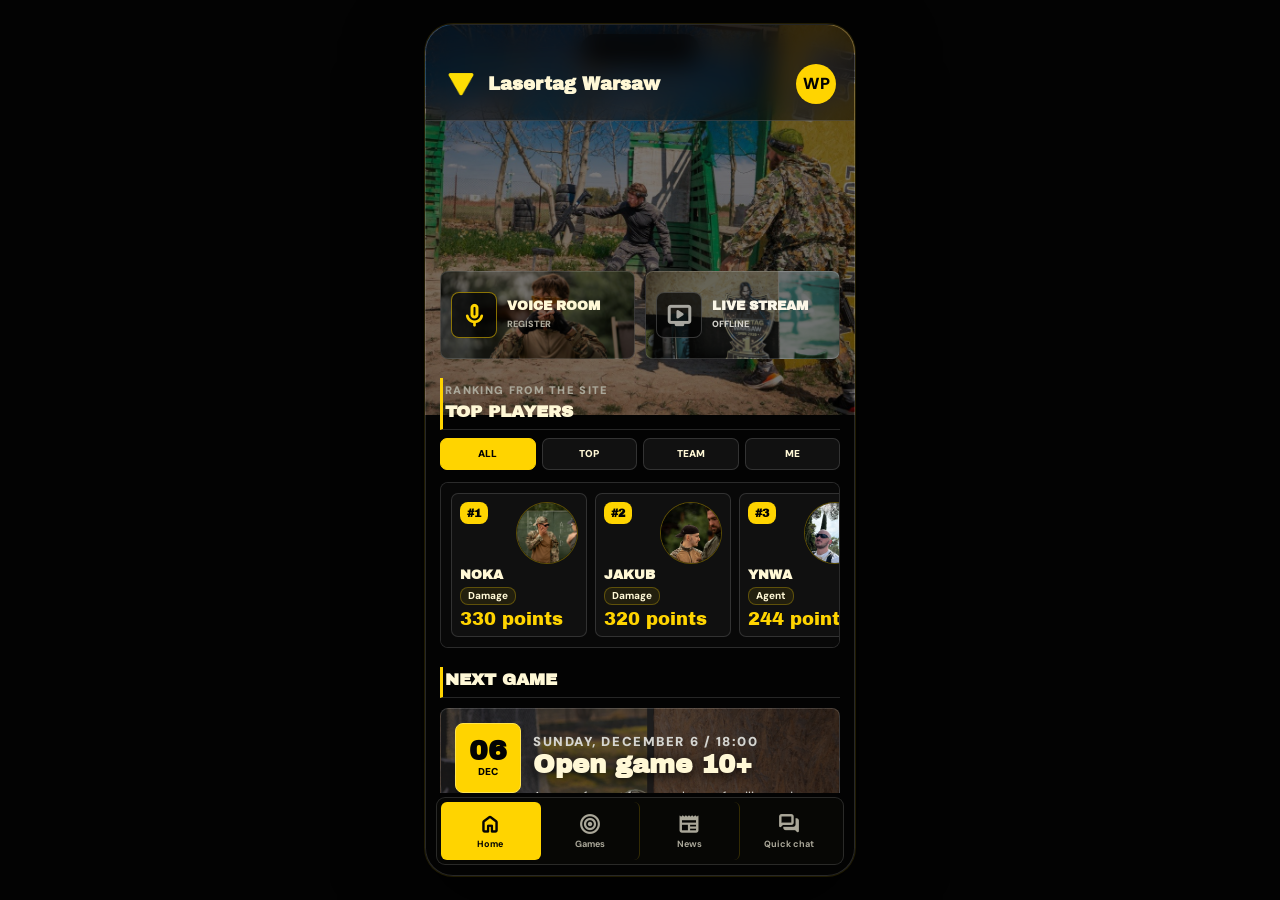
==== commit 8b696a9a: "Add club networking news" ====
--- a/ios-app.html
+++ b/ios-app.html
@@ -21,7 +21,7 @@
       href="https://fonts.googleapis.com/css2?family=Archivo+Black&family=DM+Sans:wght@400;500;600;700;800;900&display=swap"
       rel="stylesheet"
     />
-    <link rel="stylesheet" href="ios-app.css?v=103" />
+    <link rel="stylesheet" href="ios-app.css?v=104" />
   </head>
   <body>
     <main class="ios-shell" aria-label="Lasertag Warszawa">
@@ -40,7 +40,7 @@
           <div class="environment-warning" data-env-warning hidden>
             <strong data-i18n="fileModeTitle">Open through local server</strong>
             <span data-i18n="fileModeText">File mode can block site sync.</span>
-            <a href="http://localhost:4178/ios-app.html?v=103" data-localhost-link data-i18n="openLocalhost">Open app link</a>
+            <a href="http://localhost:4178/ios-app.html?v=104" data-localhost-link data-i18n="openLocalhost">Open app link</a>
           </div>
           <div class="voice-invite-alert" data-voice-invite-alert hidden></div>
 
@@ -382,7 +382,7 @@
     </main>
 
     <div class="app-toast" data-toast role="status" aria-live="polite"></div>
-    <script src="vendor/livekit-client.umd.js?v=103"></script>
-    <script src="ios-app.js?v=103"></script>
+    <script src="vendor/livekit-client.umd.js?v=104"></script>
+    <script src="ios-app.js?v=104"></script>
   </body>
 </html>
--- a/ios-app.css
+++ b/ios-app.css
@@ -1849,6 +1849,31 @@
   background: rgba(215, 255, 75, 0.08);
   font-size: 14px;
   line-height: 1.65;
+}
+
+.article-related-link {
+  width: 100%;
+  min-height: 48px;
+  margin-top: 20px;
+  padding: 12px 14px;
+  display: flex;
+  align-items: center;
+  justify-content: center;
+  gap: 8px;
+  border: 1px solid var(--acid);
+  border-radius: 8px;
+  color: var(--ink);
+  background: var(--acid);
+  font: inherit;
+  font-size: 13px;
+  font-weight: 900;
+  text-align: center;
+  touch-action: manipulation;
+}
+
+.article-related-link .material-symbols-rounded {
+  flex: 0 0 auto;
+  font-size: 20px;
 }
 
 .news-badge {
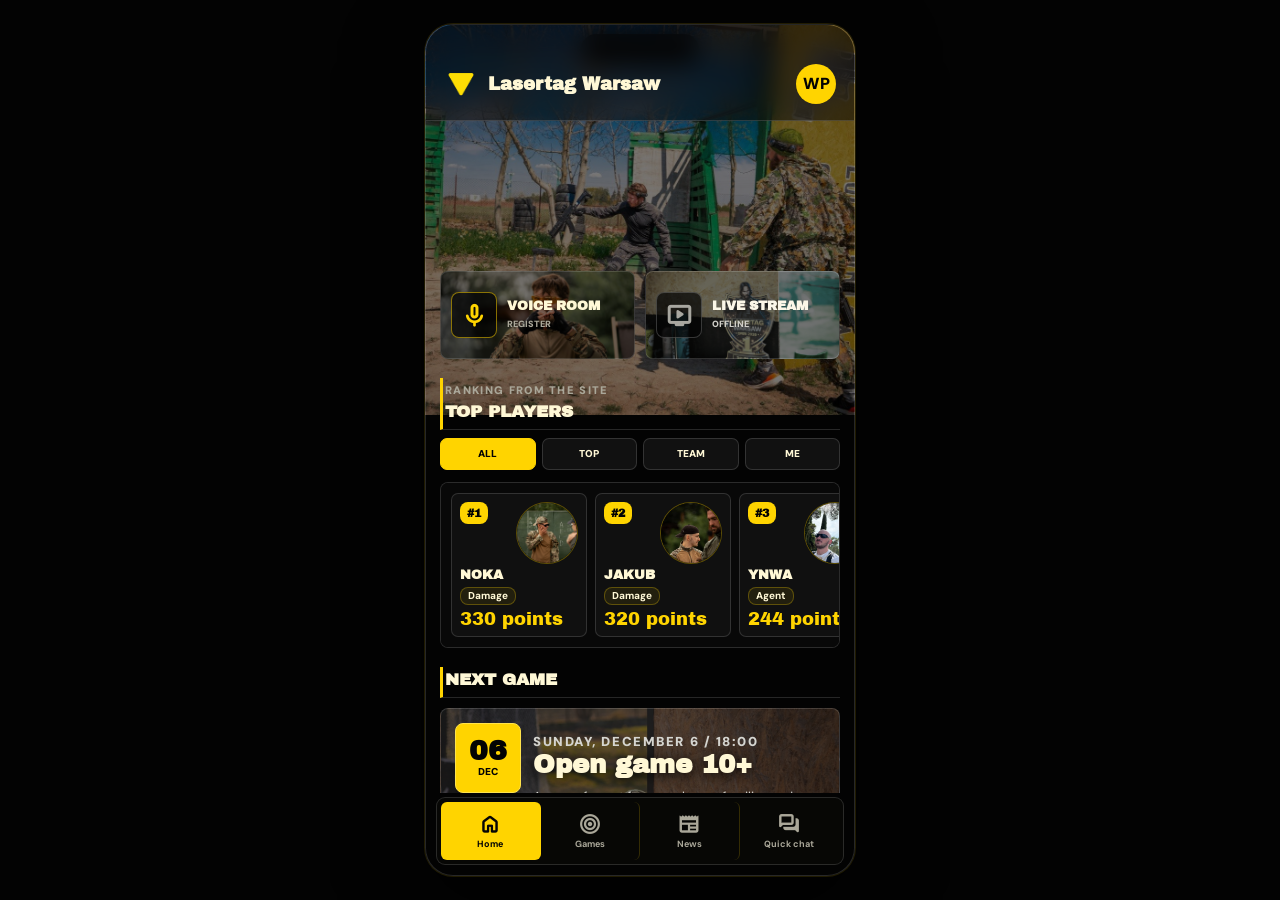
==== commit 210d08db: "Deploy corrected admin panel as build 105" ====
--- a/ios-app.html
+++ b/ios-app.html
@@ -21,7 +21,7 @@
       href="https://fonts.googleapis.com/css2?family=Archivo+Black&family=DM+Sans:wght@400;500;600;700;800;900&display=swap"
       rel="stylesheet"
     />
-    <link rel="stylesheet" href="ios-app.css?v=104" />
+    <link rel="stylesheet" href="ios-app.css?v=105" />
   </head>
   <body>
     <main class="ios-shell" aria-label="Lasertag Warszawa">
@@ -40,7 +40,7 @@
           <div class="environment-warning" data-env-warning hidden>
             <strong data-i18n="fileModeTitle">Open through local server</strong>
             <span data-i18n="fileModeText">File mode can block site sync.</span>
-            <a href="http://localhost:4178/ios-app.html?v=104" data-localhost-link data-i18n="openLocalhost">Open app link</a>
+            <a href="http://localhost:4178/ios-app.html?v=105" data-localhost-link data-i18n="openLocalhost">Open app link</a>
           </div>
           <div class="voice-invite-alert" data-voice-invite-alert hidden></div>
 
@@ -382,7 +382,7 @@
     </main>
 
     <div class="app-toast" data-toast role="status" aria-live="polite"></div>
-    <script src="vendor/livekit-client.umd.js?v=104"></script>
-    <script src="ios-app.js?v=104"></script>
+    <script src="vendor/livekit-client.umd.js?v=105"></script>
+    <script src="ios-app.js?v=105"></script>
   </body>
 </html>
--- a/ios-app.css
+++ b/ios-app.css
@@ -3643,92 +3643,3 @@
   margin: 10px 0;
   border: 1px solid var(--line);
 }
-
-/* Stable profile/admin scrolling and compact admin controls - v101 */
-html,
-body,
-.ios-shell {
-  width: 100%;
-  height: 100%;
-  overflow: hidden;
-}
-
-.app-scroll {
-  overflow-x: hidden;
-}
-
-.app-scroll.profile-reading {
-  overflow-x: hidden;
-  scroll-snap-type: none;
-  scroll-behavior: auto;
-  overscroll-behavior: contain;
-  touch-action: pan-y;
-  -webkit-overflow-scrolling: touch;
-}
-
-.admin-panel {
-  min-width: 0;
-  max-width: 100%;
-  padding: 0;
-  overflow-x: hidden;
-  border: 0;
-  background: transparent;
-  backdrop-filter: none;
-}
-
-.admin-disclosure,
-.admin-disclosure-body,
-.admin-player-window,
-.admin-player-card,
-.admin-add-player-card,
-.admin-game-card,
-.admin-news-card {
-  min-width: 0;
-  max-width: 100%;
-  overflow-x: hidden;
-}
-
-.admin-disclosure > summary strong {
-  display: flex;
-  min-width: 0;
-  align-items: center;
-  justify-content: space-between;
-  gap: 10px;
-}
-
-.admin-disclosure-badge {
-  min-width: 24px;
-  height: 24px;
-  padding: 0 7px;
-  display: inline-grid;
-  flex: 0 0 auto;
-  place-items: center;
-  border-radius: 999px;
-  color: var(--ink);
-  background: var(--acid);
-  font-family: var(--body);
-  font-size: 11px;
-  font-style: normal;
-  font-weight: 950;
-}
-
-.admin-disclosure-body .admin-sync-status:last-child,
-.admin-disclosure-body .admin-game-list:last-child {
-  margin-bottom: 0;
-}
-
-.admin-game-list article {
-  flex-wrap: wrap;
-}
-
-.admin-game-list article .text-button {
-  flex: 0 0 auto;
-}
-
-@media (max-width: 520px) {
-  html,
-  body,
-  .ios-shell {
-    height: 100svh;
-  }
-}
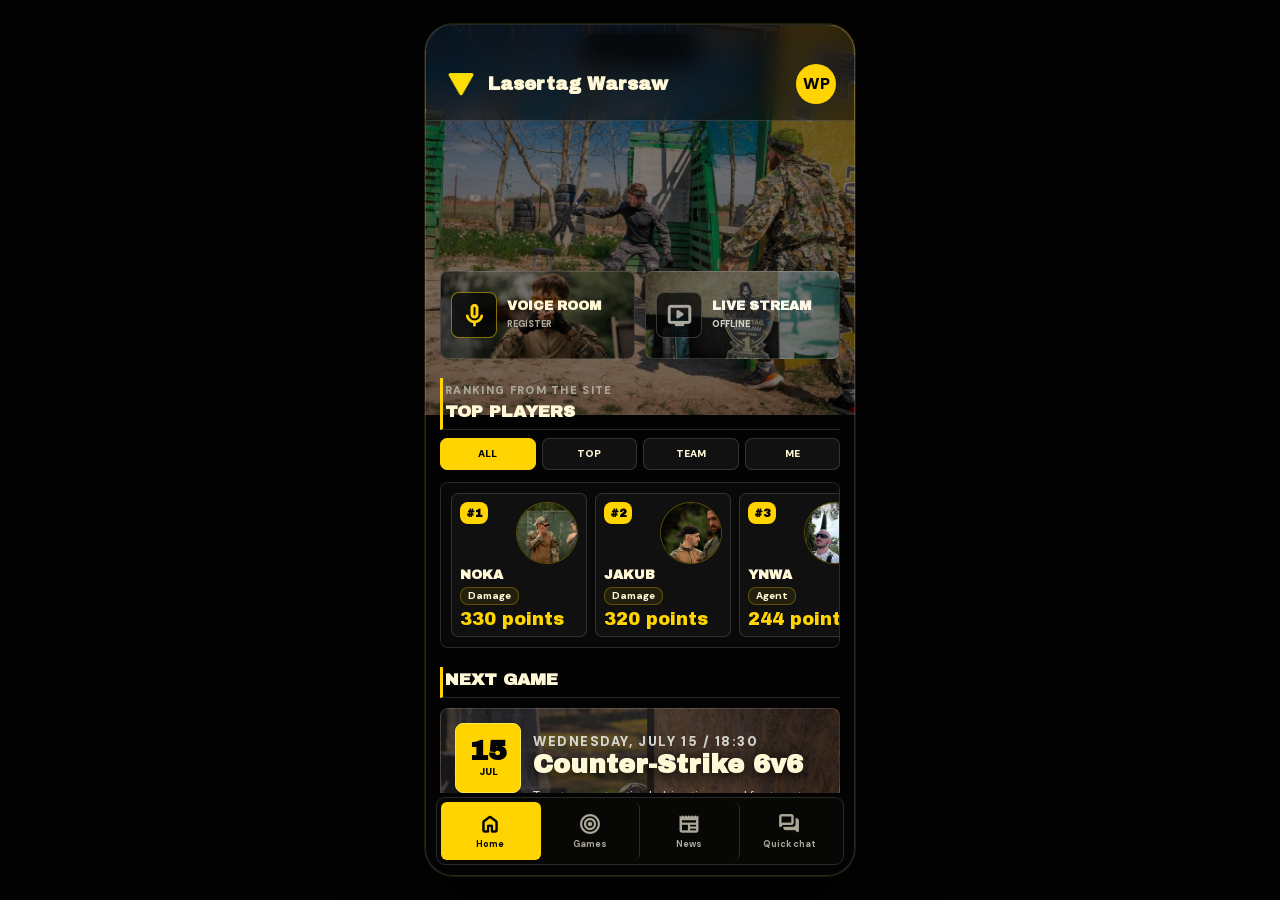
==== commit 0eb0f337: "Add resilient offline app mode" ====
--- a/ios-app.html
+++ b/ios-app.html
@@ -15,13 +15,7 @@
     <link rel="manifest" href="manifest.webmanifest" />
     <link rel="icon" type="image/png" sizes="32x32" href="assets/app-icon-32.png" />
     <link rel="apple-touch-icon" sizes="180x180" href="assets/app-icon-180.png" />
-    <link rel="preconnect" href="https://fonts.googleapis.com" />
-    <link rel="preconnect" href="https://fonts.gstatic.com" crossorigin />
-    <link
-      href="https://fonts.googleapis.com/css2?family=Archivo+Black&family=DM+Sans:wght@400;500;600;700;800;900&display=swap"
-      rel="stylesheet"
-    />
-    <link rel="stylesheet" href="ios-app.css?v=105" />
+    <link rel="stylesheet" href="ios-app.css?v=109" />
   </head>
   <body>
     <main class="ios-shell" aria-label="Lasertag Warszawa">
@@ -40,7 +34,7 @@
           <div class="environment-warning" data-env-warning hidden>
             <strong data-i18n="fileModeTitle">Open through local server</strong>
             <span data-i18n="fileModeText">File mode can block site sync.</span>
-            <a href="http://localhost:4178/ios-app.html?v=105" data-localhost-link data-i18n="openLocalhost">Open app link</a>
+            <a href="http://localhost:4178/ios-app.html?v=109" data-localhost-link data-i18n="openLocalhost">Open app link</a>
           </div>
           <div class="voice-invite-alert" data-voice-invite-alert hidden></div>
 
@@ -382,7 +376,7 @@
     </main>
 
     <div class="app-toast" data-toast role="status" aria-live="polite"></div>
-    <script src="vendor/livekit-client.umd.js?v=105"></script>
-    <script src="ios-app.js?v=105"></script>
+    <script src="vendor/livekit-client.umd.js?v=109"></script>
+    <script src="ios-app.js?v=109"></script>
   </body>
 </html>
--- a/ios-app.css
+++ b/ios-app.css
@@ -1,3 +1,39 @@
+@font-face {
+  font-family: "Archivo Black";
+  font-style: normal;
+  font-weight: 400;
+  font-display: swap;
+  src: url("assets/archivo-black-latin-ext.woff2") format("woff2");
+  unicode-range: U+0100-024F, U+1E00-1EFF, U+20A0-20AB, U+20AD-20CF, U+2C60-2C7F, U+A720-A7FF;
+}
+
+@font-face {
+  font-family: "Archivo Black";
+  font-style: normal;
+  font-weight: 400;
+  font-display: swap;
+  src: url("assets/archivo-black-latin.woff2") format("woff2");
+  unicode-range: U+0000-00FF, U+0131, U+0152-0153, U+02BB-02BC, U+02C6, U+02DA, U+02DC, U+2000-206F, U+20AC, U+2122, U+2191, U+2193, U+2212, U+2215, U+FEFF, U+FFFD;
+}
+
+@font-face {
+  font-family: "DM Sans";
+  font-style: normal;
+  font-weight: 400 900;
+  font-display: swap;
+  src: url("assets/dm-sans-latin-ext.woff2") format("woff2");
+  unicode-range: U+0100-024F, U+1E00-1EFF, U+20A0-20AB, U+20AD-20CF, U+2C60-2C7F, U+A720-A7FF;
+}
+
+@font-face {
+  font-family: "DM Sans";
+  font-style: normal;
+  font-weight: 400 900;
+  font-display: swap;
+  src: url("assets/dm-sans-latin.woff2") format("woff2");
+  unicode-range: U+0000-00FF, U+0131, U+0152-0153, U+02BB-02BC, U+02C6, U+02DA, U+02DC, U+2000-206F, U+20AC, U+2122, U+2191, U+2193, U+2212, U+2215, U+FEFF, U+FFFD;
+}
+
 :root {
   --ink: #050505;
   --paper: #fff8d6;
@@ -1066,10 +1102,21 @@
   gap: 9px !important;
 }
 
-.admin-check input {
-  width: 18px;
-  height: 18px;
+.admin-player-card .admin-check input[type="checkbox"] {
+  width: 20px !important;
+  min-width: 20px;
+  height: 20px;
+  min-height: 20px;
+  flex: 0 0 20px;
+  padding: 0;
+  margin: 0;
   accent-color: var(--acid);
+}
+
+.admin-check span {
+  min-width: 0;
+  color: var(--muted);
+  line-height: 1.3;
 }
 
 .admin-add-player-card h3 {
@@ -1738,6 +1785,39 @@
   margin-top: 12px;
 }
 
+.news-card-footer {
+  min-height: 28px;
+  margin-top: 12px;
+  display: flex;
+  align-items: center;
+  justify-content: space-between;
+  gap: 12px;
+}
+
+.news-card-footer .read-news-link {
+  margin-top: 0;
+}
+
+.news-reaction-summary {
+  flex: 0 0 auto;
+  display: inline-flex;
+  align-items: center;
+  gap: 10px;
+  color: var(--muted);
+  font-size: 12px;
+  font-weight: 900;
+}
+
+.news-reaction-summary > span {
+  display: inline-flex;
+  align-items: center;
+  gap: 4px;
+}
+
+.news-reaction-summary .material-symbols-rounded {
+  font-size: 17px;
+}
+
 .article-view {
   min-height: 100%;
   background: #050505;
@@ -1869,6 +1949,75 @@
   font-weight: 900;
   text-align: center;
   touch-action: manipulation;
+}
+
+.article-reactions {
+  margin-top: 22px;
+  display: grid;
+  grid-template-columns: repeat(2, minmax(0, 1fr));
+  gap: 10px;
+}
+
+.article-reactions button {
+  min-width: 0;
+  min-height: 50px;
+  padding: 10px 12px;
+  display: grid;
+  grid-template-columns: 22px minmax(0, 1fr) auto;
+  align-items: center;
+  gap: 7px;
+  border: 1px solid rgba(255, 255, 255, 0.2);
+  border-radius: 8px;
+  color: var(--paper);
+  background: #111;
+  font: inherit;
+  font-size: 12px;
+  font-weight: 900;
+  text-align: left;
+  touch-action: manipulation;
+}
+
+.article-reactions button[aria-pressed="true"] {
+  border-color: var(--acid);
+  color: var(--ink);
+  background: var(--acid);
+}
+
+.article-reactions button:disabled {
+  opacity: 0.58;
+}
+
+.article-reactions .material-symbols-rounded {
+  font-size: 21px;
+}
+
+.article-reactions b {
+  font-size: 14px;
+}
+
+.icon-button[data-open-view="profile"] {
+  padding: 0;
+  overflow: hidden;
+}
+
+.icon-button [data-avatar-mini] {
+  width: 100%;
+  height: 100%;
+  display: grid;
+  place-items: center;
+  overflow: hidden;
+  border-radius: 50%;
+  line-height: 1;
+}
+
+.icon-button [data-avatar-mini] > img {
+  display: block;
+  width: 100%;
+  height: 100%;
+  max-width: none;
+  object-fit: cover;
+  object-position: center;
+  border-radius: 50%;
 }
 
 .article-related-link .material-symbols-rounded {
@@ -2968,7 +3117,7 @@
   padding: 28px 18px;
   border-bottom: 1px solid var(--acid);
   background-color: rgba(3, 3, 3, 0.7);
-  background-image: url("assets/laser-arena-hero.png");
+  background-image: url("assets/profile-hero.jpg");
   background-position: center;
   background-size: cover;
   background-blend-mode: multiply;
@@ -3643,3 +3792,92 @@
   margin: 10px 0;
   border: 1px solid var(--line);
 }
+
+/* Stable profile/admin scrolling and compact admin controls - v101 */
+html,
+body,
+.ios-shell {
+  width: 100%;
+  height: 100%;
+  overflow: hidden;
+}
+
+.app-scroll {
+  overflow-x: hidden;
+}
+
+.app-scroll.profile-reading {
+  overflow-x: hidden;
+  scroll-snap-type: none;
+  scroll-behavior: auto;
+  overscroll-behavior: contain;
+  touch-action: pan-y;
+  -webkit-overflow-scrolling: touch;
+}
+
+.admin-panel {
+  min-width: 0;
+  max-width: 100%;
+  padding: 0;
+  overflow-x: hidden;
+  border: 0;
+  background: transparent;
+  backdrop-filter: none;
+}
+
+.admin-disclosure,
+.admin-disclosure-body,
+.admin-player-window,
+.admin-player-card,
+.admin-add-player-card,
+.admin-game-card,
+.admin-news-card {
+  min-width: 0;
+  max-width: 100%;
+  overflow-x: hidden;
+}
+
+.admin-disclosure > summary strong {
+  display: flex;
+  min-width: 0;
+  align-items: center;
+  justify-content: space-between;
+  gap: 10px;
+}
+
+.admin-disclosure-badge {
+  min-width: 24px;
+  height: 24px;
+  padding: 0 7px;
+  display: inline-grid;
+  flex: 0 0 auto;
+  place-items: center;
+  border-radius: 999px;
+  color: var(--ink);
+  background: var(--acid);
+  font-family: var(--body);
+  font-size: 11px;
+  font-style: normal;
+  font-weight: 950;
+}
+
+.admin-disclosure-body .admin-sync-status:last-child,
+.admin-disclosure-body .admin-game-list:last-child {
+  margin-bottom: 0;
+}
+
+.admin-game-list article {
+  flex-wrap: wrap;
+}
+
+.admin-game-list article .text-button {
+  flex: 0 0 auto;
+}
+
+@media (max-width: 520px) {
+  html,
+  body,
+  .ios-shell {
+    height: 100svh;
+  }
+}
